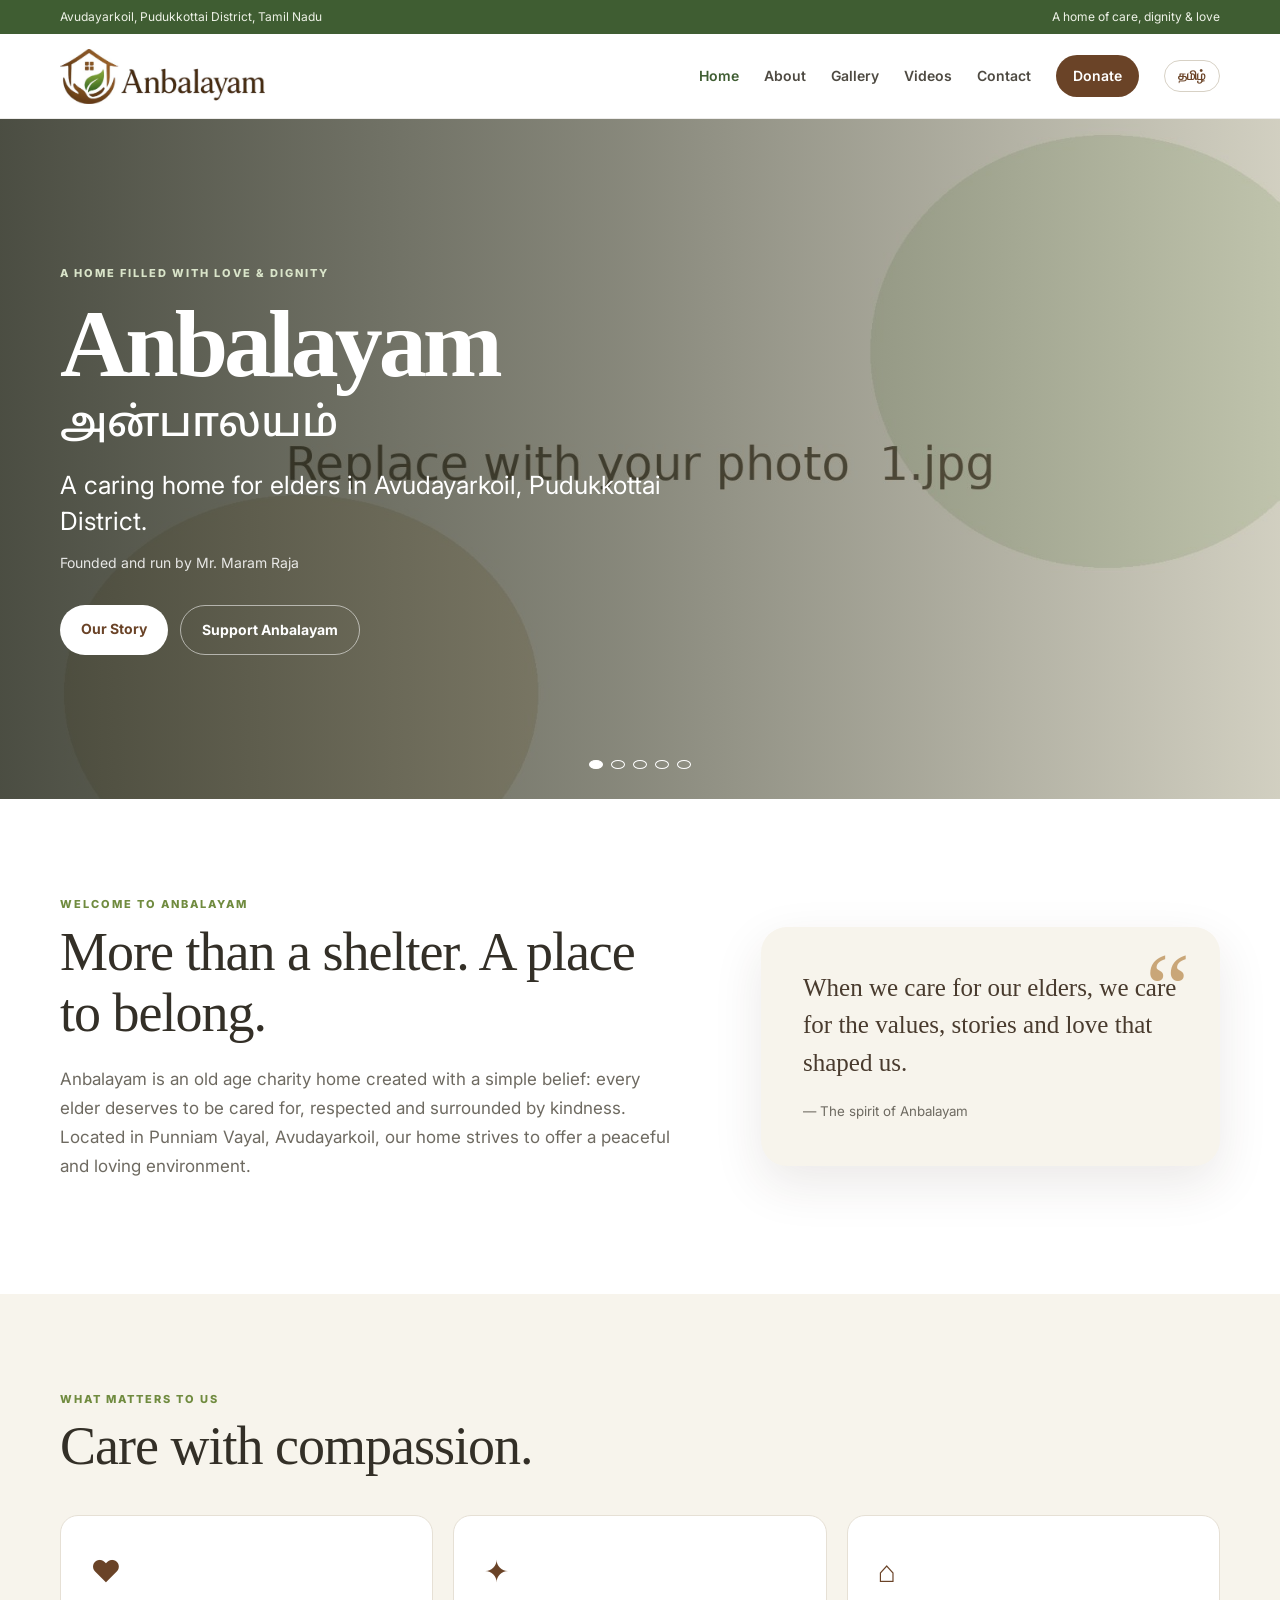
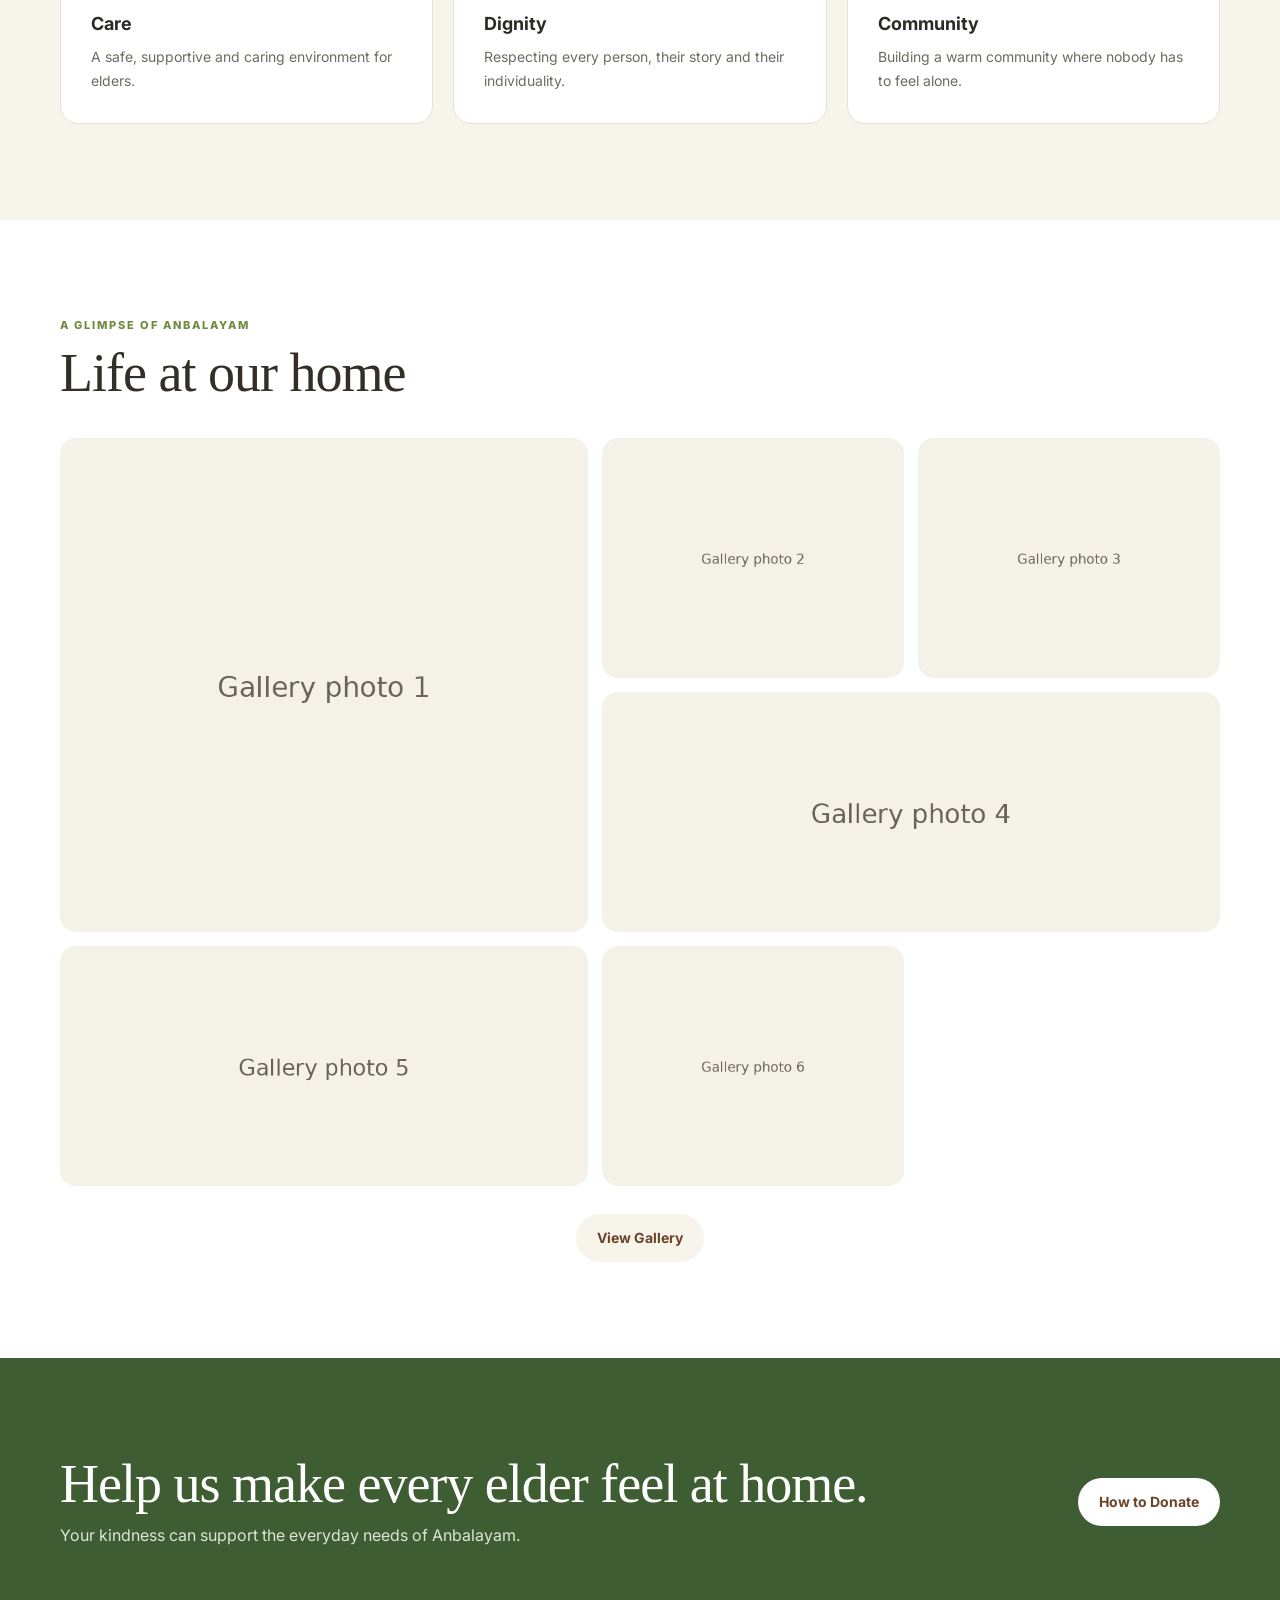
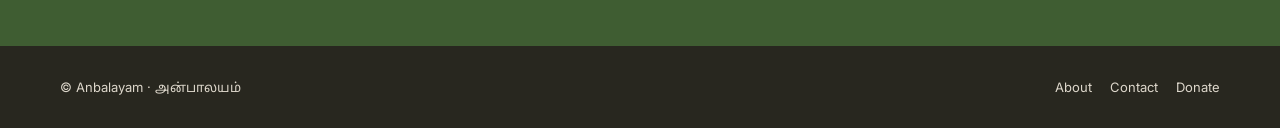
==== index.html @ 79ae65d6 "first commit" ====
<!doctype html><html lang="en"><head><meta charset="utf-8"><meta name="viewport" content="width=device-width,initial-scale=1"><meta name="description" content="Anbalayam – an old age charity home in Avudayarkoil, Pudukkottai District, Tamil Nadu."><title>Anbalayam | அன்பாலயம்</title><link rel="preconnect" href="https://fonts.googleapis.com"><link rel="preconnect" href="https://fonts.gstatic.com" crossorigin><link href="https://fonts.googleapis.com/css2?family=Inter:wght@400;500;600;700;800&family=Noto+Sans+Tamil:wght@400;500;600;700&display=swap" rel="stylesheet"><link rel="stylesheet" href="style.css"></head><body>
<div class="topbar"><div class="container"><span data-en="Avudayarkoil, Pudukkottai District, Tamil Nadu" data-ta="ஆவுடையார்கோயில், புதுக்கோட்டை மாவட்டம், தமிழ்நாடு">Avudayarkoil, Pudukkottai District, Tamil Nadu</span><span data-en="A home of care, dignity & love" data-ta="அன்பும் மரியாதையும் நிறைந்த இல்லம்">A home of care, dignity & love</span></div></div>
<header class="header"><nav class="nav container"><a href="index.html"><img class="logo" src="assets/logo.jpg" alt="Anbalayam logo"></a><button class="menu" aria-label="Menu">☰</button><div class="navlinks"><a class="active" href="index.html" data-en="Home" data-ta="முகப்பு">Home</a><a href="about.html" data-en="About" data-ta="எங்களைப் பற்றி">About</a><a href="gallery.html" data-en="Gallery" data-ta="படங்கள்">Gallery</a><a href="videos.html" data-en="Videos" data-ta="வீடியோக்கள்">Videos</a><a href="contact.html" data-en="Contact" data-ta="தொடர்பு">Contact</a><a class="pill" href="donate.html" data-en="Donate" data-ta="நன்கொடை">Donate</a><button class="lang">தமிழ்</button></div></nav></header>
<main>
<section class="hero"><div class="slides"><div class="slide" style="background-image:url('assets/1.jpg')"></div><div class="slide" style="background-image:url('assets/2.jpg')"></div><div class="slide" style="background-image:url('assets/3.jpg')"></div><div class="slide" style="background-image:url('assets/4.jpg')"></div><div class="slide" style="background-image:url('assets/5.jpg')"></div></div><div class="hero-content container"><div class="hero-copy"><div class="eyebrow" data-en="A home filled with love & dignity" data-ta="அன்பும் மரியாதையும் நிறைந்த இல்லம்">A home filled with love & dignity</div><h1>Anbalayam<span>அன்பாலயம்</span></h1><p class="hero-lead" data-en="A caring home for elders in Avudayarkoil, Pudukkottai District." data-ta="புதுக்கோட்டை மாவட்டம், ஆவுடையார்கோயிலில் முதியவர்களுக்கான அன்பும் அரவணைப்பும் நிறைந்த இல்லம்.">A caring home for elders in Avudayarkoil, Pudukkottai District.</p><div class="hero-meta" data-en="Founded and run by Mr. Maram Raja" data-ta="திரு. மரம் ராஜா அவர்களால் நிறுவப்பட்டு நடத்தப்படுகிறது.">Founded and run by Mr. Maram Raja</div><div class="actions"><a class="btn btn-primary" href="about.html" data-en="Our Story" data-ta="எங்கள் கதை">Our Story</a><a class="btn btn-outline" href="donate.html" data-en="Support Anbalayam" data-ta="அன்பாலயத்தை ஆதரிக்க">Support Anbalayam</a></div></div></div><div class="dots"><button class="dot" aria-label="Slide 1"></button><button class="dot" aria-label="Slide 2"></button><button class="dot" aria-label="Slide 3"></button><button class="dot" aria-label="Slide 4"></button><button class="dot" aria-label="Slide 5"></button></div></section>
<section class="section"><div class="container story"><div><p class="section-label" data-en="Welcome to Anbalayam" data-ta="அன்பாலயத்திற்கு வரவேற்கிறோம்">Welcome to Anbalayam</p><h2 data-en="More than a shelter. A place to belong." data-ta="ஒரு தங்குமிடம் மட்டுமல்ல. சொந்தமான ஓர் இல்லம்.">More than a shelter. A place to belong.</h2><p class="intro" data-en="Anbalayam is an old age charity home created with a simple belief: every elder deserves to be cared for, respected and surrounded by kindness. Located in Punniam Vayal, Avudayarkoil, our home strives to offer a peaceful and loving environment." data-ta="ஒவ்வொரு முதியவரும் அன்புடனும் மரியாதையுடனும் பராமரிக்கப்படவும், அன்பான மனிதர்களால் சூழப்பட்டு வாழவும் தகுதியுடையவர் என்ற எளிய நம்பிக்கையுடன் அன்பாலயம் உருவாக்கப்பட்டது. ஆவுடையார்கோயில், புன்னியம் வயலில் அமைந்துள்ள எங்கள் இல்லம் அமைதியான மற்றும் அன்பான சூழலை வழங்க பாடுபடுகிறது.">Anbalayam is an old age charity home created with a simple belief: every elder deserves to be cared for, respected and surrounded by kindness. Located in Punniam Vayal, Avudayarkoil, our home strives to offer a peaceful and loving environment.</p></div><div class="story-card"><p data-en="When we care for our elders, we care for the values, stories and love that shaped us." data-ta="நம் முதியவர்களைப் பராமரிப்பது என்பது நம்மை உருவாக்கிய மதிப்புகள், வாழ்க்கைக் கதைகள் மற்றும் அன்பை மதிப்பதாகும்.">When we care for our elders, we care for the values, stories and love that shaped us.</p><small data-en="— The spirit of Anbalayam" data-ta="— அன்பாலயத்தின் நோக்கம்">— The spirit of Anbalayam</small></div></div></section>
<section class="section values"><div class="container"><p class="section-label" data-en="What matters to us" data-ta="எங்களுக்கு முக்கியமானவை">What matters to us</p><h2 data-en="Care with compassion." data-ta="கருணையுடன் கூடிய பராமரிப்பு.">Care with compassion.</h2><div class="value-grid"><article class="value"><div class="icon">♥</div><h3 data-en="Care" data-ta="அக்கறை">Care</h3><p data-en="A safe, supportive and caring environment for elders." data-ta="முதியவர்களுக்கு பாதுகாப்பான, ஆதரவான மற்றும் அன்பான சூழல்.">A safe, supportive and caring environment for elders.</p></article><article class="value"><div class="icon">✦</div><h3 data-en="Dignity" data-ta="மரியாதை">Dignity</h3><p data-en="Respecting every person, their story and their individuality." data-ta="ஒவ்வொருவரின் வாழ்க்கைப் பயணத்தையும் தனித்தன்மையையும் மதிப்பது.">Respecting every person, their story and their individuality.</p></article><article class="value"><div class="icon">⌂</div><h3 data-en="Community" data-ta="சமூகம்">Community</h3><p data-en="Building a warm community where nobody has to feel alone." data-ta="யாரும் தனிமையாக உணராத அன்பான சமூகத்தை உருவாக்குதல்.">Building a warm community where nobody has to feel alone.</p></article></div></div></section>
<section class="section"><div class="container"><p class="section-label" data-en="A glimpse of Anbalayam" data-ta="அன்பாலயத்தின் ஒரு பார்வை">A glimpse of Anbalayam</p><h2 data-en="Life at our home" data-ta="எங்கள் இல்லத்தின் வாழ்க்கை">Life at our home</h2><div class="gallery"><img src="assets/gallery1.jpg" alt="Anbalayam photo 1"><img src="assets/gallery2.jpg" alt="Anbalayam photo 2"><img src="assets/gallery3.jpg" alt="Anbalayam photo 3"><img src="assets/gallery4.jpg" alt="Anbalayam photo 4"><img src="assets/gallery5.jpg" alt="Anbalayam photo 5"><img src="assets/gallery6.jpg" alt="Anbalayam photo 6"></div><div class="more"><a class="btn" style="background:var(--cream);color:var(--brown)" href="gallery.html" data-en="View Gallery" data-ta="அனைத்து படங்களையும் பார்க்க">View Gallery</a></div></div></section>
<section class="section band"><div class="container"><div><h2 data-en="Help us make every elder feel at home." data-ta="ஒவ்வொரு முதியவரும் இல்லம் போன்ற அன்பை உணர உதவுங்கள்.">Help us make every elder feel at home.</h2><p data-en="Your kindness can support the everyday needs of Anbalayam." data-ta="உங்கள் அன்பும் ஆதரவும் அன்பாலயத்தின் அன்றாட தேவைகளுக்கு உதவலாம்.">Your kindness can support the everyday needs of Anbalayam.</p></div><a class="btn btn-primary" href="donate.html" data-en="How to Donate" data-ta="நன்கொடை வழங்குவது எப்படி">How to Donate</a></div></section>
</main><footer><div class="container footer-grid"><div>© Anbalayam · அன்பாலயம்</div><div><a href="about.html" data-en="About" data-ta="எங்களைப் பற்றி">About</a><a href="contact.html" data-en="Contact" data-ta="தொடர்பு">Contact</a><a href="donate.html" data-en="Donate" data-ta="நன்கொடை">Donate</a></div></div></footer><script src="script.js"></script></body></html>
---- style.css ----
:root{--brown:#6a4327;--brown2:#8b5d36;--green:#708b3f;--green2:#3f5d32;--cream:#f7f4ec;--ink:#2d2a24;--muted:#6e6a61;--line:#e6e0d5;--white:#fff;--shadow:0 18px 50px rgba(56,43,26,.10)}*{box-sizing:border-box}html{scroll-behavior:smooth}body{margin:0;color:var(--ink);font-family:Inter,"Noto Sans Tamil",sans-serif;line-height:1.7;background:#fff}img{max-width:100%;display:block}.container{width:min(1160px,calc(100% - 40px));margin:auto}.topbar{background:var(--green2);color:#eef2e7;font-size:12px}.topbar .container{display:flex;justify-content:space-between;padding:7px 0}.header{position:sticky;top:0;z-index:50;background:rgba(255,255,255,.96);backdrop-filter:blur(12px);border-bottom:1px solid rgba(80,70,50,.10)}.nav{min-height:84px;display:flex;align-items:center;gap:28px}.logo{width:205px;height:auto}.navlinks{margin-left:auto;display:flex;align-items:center;gap:25px}.navlinks a{text-decoration:none;color:#4e4a42;font-size:14px;font-weight:600}.navlinks a:hover,.navlinks a.active{color:var(--green2)}.pill{padding:9px 17px;border-radius:24px;background:var(--brown);color:white!important}.lang{border:1px solid #d7d1c5;background:#fff;color:var(--brown);border-radius:22px;padding:7px 13px;font-weight:700;cursor:pointer}.menu{display:none;border:0;background:none;font-size:26px}.hero{position:relative;min-height:680px;overflow:hidden;background:#3d4b31}.slides,.slide{position:absolute;inset:0}.slide{opacity:0;transition:opacity 1s ease;background-size:cover;background-position:center}.slide.active{opacity:1}.slide:after{content:"";position:absolute;inset:0;background:linear-gradient(90deg,rgba(25,29,19,.76) 0%,rgba(25,29,19,.48) 48%,rgba(25,29,19,.12) 100%)}.hero-content{position:relative;z-index:2;min-height:680px;display:flex;align-items:center}.hero-copy{max-width:720px;color:white;padding:70px 0}.eyebrow,.section-label{letter-spacing:2px;text-transform:uppercase;font-size:11px;font-weight:800}.eyebrow{color:#d9e4c9}.hero h1{font-family:Georgia,serif;font-size:clamp(56px,8vw,96px);line-height:.95;margin:16px 0 22px;letter-spacing:-4px}.hero h1 span{display:block;font-family:"Noto Sans Tamil";font-size:.43em;letter-spacing:0;margin-top:16px;font-weight:500}.hero-lead{font-size:clamp(18px,2.2vw,25px);line-height:1.45;max-width:650px;margin:0 0 12px}.hero-meta{font-size:14px;opacity:.86}.actions{display:flex;gap:12px;margin-top:30px}.btn{display:inline-block;text-decoration:none;padding:12px 21px;border-radius:28px;font-weight:700;font-size:14px}.btn-primary{background:white;color:var(--brown)}.btn-outline{border:1px solid rgba(255,255,255,.55);color:white}.dots{position:absolute;z-index:3;bottom:30px;left:50%;transform:translateX(-50%);display:flex;gap:8px}.dot{width:9px;height:9px;border-radius:50%;border:1px solid white;background:transparent;cursor:pointer}.dot.active{background:white}.section{padding:96px 0}.section-label{color:var(--green);margin:0 0 8px}.section h2{font:500 clamp(34px,4.5vw,54px)/1.12 Georgia,serif;color:#332f27;margin:0 0 22px;letter-spacing:-1px}.intro{max-width:730px;color:var(--muted);font-size:17px}.story{display:grid;grid-template-columns:1.15fr .85fr;gap:80px;align-items:center}.story-card{background:var(--cream);padding:42px;border-radius:26px;box-shadow:var(--shadow);position:relative}.story-card:before{content:"“";font:100px/1 Georgia,serif;color:#c9a678;position:absolute;top:12px;right:30px}.story-card p{font:25px/1.5 Georgia,serif;color:#493b2e;margin:0 0 16px}.story-card small{color:var(--muted)}.values{background:var(--cream)}.value-grid{display:grid;grid-template-columns:repeat(3,1fr);gap:20px;margin-top:38px}.value{background:white;padding:30px;border:1px solid var(--line);border-radius:18px}.icon{font-size:30px;color:var(--brown)}.value h3{margin:12px 0 6px;font-size:18px}.value p{color:var(--muted);font-size:14px;margin:0}.band{background:var(--green2);color:white}.band .container{display:flex;align-items:center;justify-content:space-between;gap:30px}.band h2{color:white;margin-bottom:8px}.band p{margin:0;color:#dce5d5}.band .btn-primary{white-space:nowrap}.gallery{display:grid;grid-template-columns:1.4fr .8fr .8fr;grid-auto-rows:240px;gap:14px;margin-top:35px}.gallery img{width:100%;height:100%;object-fit:cover;border-radius:16px}.gallery img:first-child{grid-row:span 2}.gallery img:nth-child(4){grid-column:2/4}.more{text-align:center;margin-top:28px}.video-grid{display:grid;grid-template-columns:repeat(3,1fr);gap:20px;margin-top:36px}.video{overflow:hidden;border-radius:16px;background:#111;box-shadow:var(--shadow)}.video iframe{display:block;width:100%;aspect-ratio:16/9;border:0}.page-hero{background:var(--cream);padding:75px 0}.page-hero h1{font:500 clamp(44px,6vw,68px)/1.1 Georgia,serif;margin:0 0 12px}.page-hero p{color:var(--muted);max-width:720px}.gallery-page{display:grid;grid-template-columns:repeat(3,1fr);gap:18px}.gallery-page img{width:100%;aspect-ratio:4/3;object-fit:cover;border-radius:16px}.donate{background:linear-gradient(135deg,#f7f2e8,#e8efe0)}.donate-box{display:grid;grid-template-columns:1.2fr .8fr;gap:60px;align-items:center}.donate-placeholder{min-height:300px;border:2px dashed #9cae8d;border-radius:22px;background:rgba(255,255,255,.6);display:grid;place-items:center;text-align:center;padding:30px;color:var(--green2)}.donate-placeholder strong{font-size:25px;display:block}.contact{display:grid;grid-template-columns:1fr 1fr;gap:40px}.contact-card{padding:32px;border:1px solid var(--line);border-radius:18px}.contact-card h3{margin-top:0}.address{font-size:18px}.map{width:100%;height:400px;border:0;border-radius:18px;margin-top:25px}.small-note{font-size:13px;color:var(--muted)}footer{background:#28271f;color:#ddd7cb;padding:30px 0;font-size:13px}.footer-grid{display:flex;justify-content:space-between;gap:25px}.footer-grid a{color:#ddd7cb;text-decoration:none;margin-left:18px}@media(max-width:850px){.topbar{display:none}.nav{min-height:72px}.logo{width:170px}.navlinks{display:none}.menu{display:block;margin-left:auto}.nav.open .navlinks{display:flex;position:absolute;top:72px;left:0;right:0;background:#fff;padding:18px 20px;flex-direction:column;align-items:flex-start;box-shadow:0 15px 30px rgba(0,0,0,.08)}.hero,.hero-content{min-height:600px}.story,.donate-box,.contact{grid-template-columns:1fr;gap:35px}.value-grid,.video-grid,.gallery-page{grid-template-columns:1fr}.gallery{grid-template-columns:1fr 1fr;grid-auto-rows:190px}.gallery img:first-child{grid-row:span 1}.gallery img:nth-child(4){grid-column:auto}.band .container{display:block}.band .btn{margin-top:22px}.footer-grid{display:block}.footer-grid div+div{margin-top:12px}.footer-grid a{margin:0 18px 0 0}.container{width:min(100% - 28px,1160px)}}
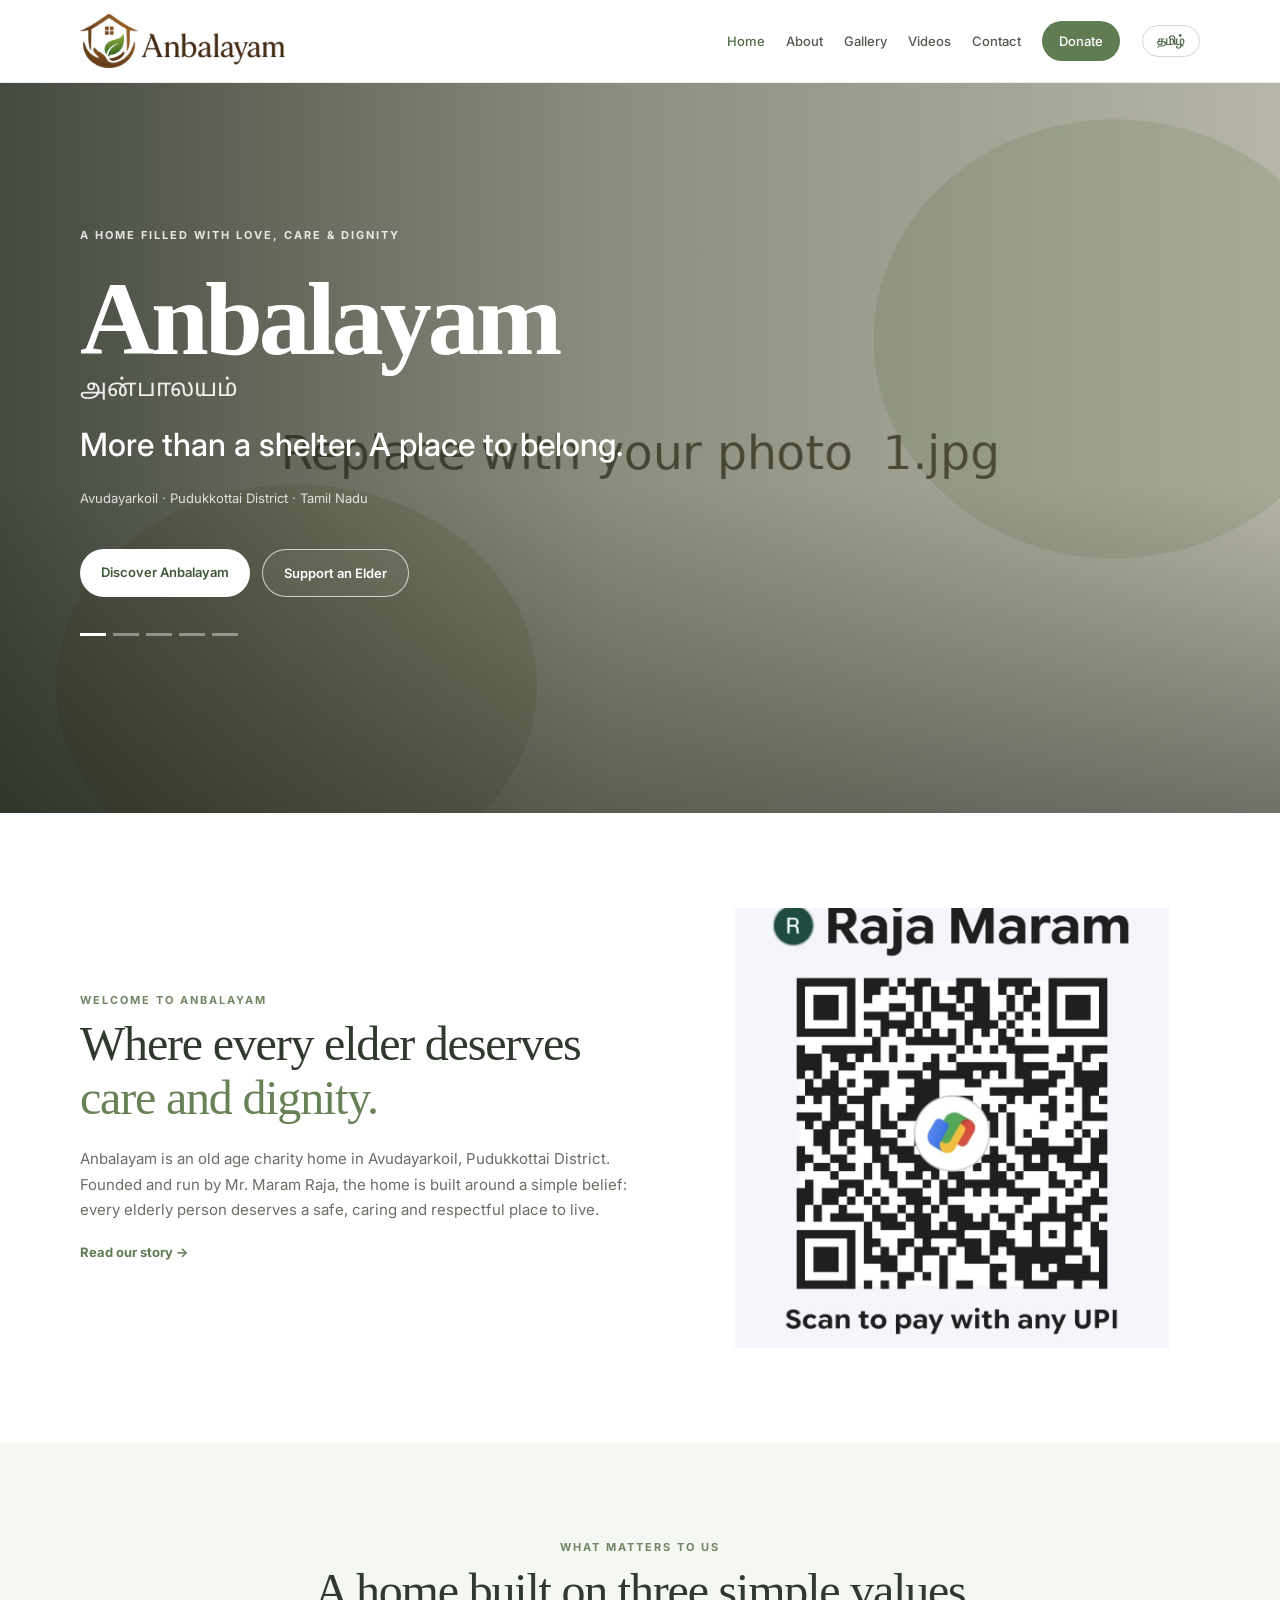
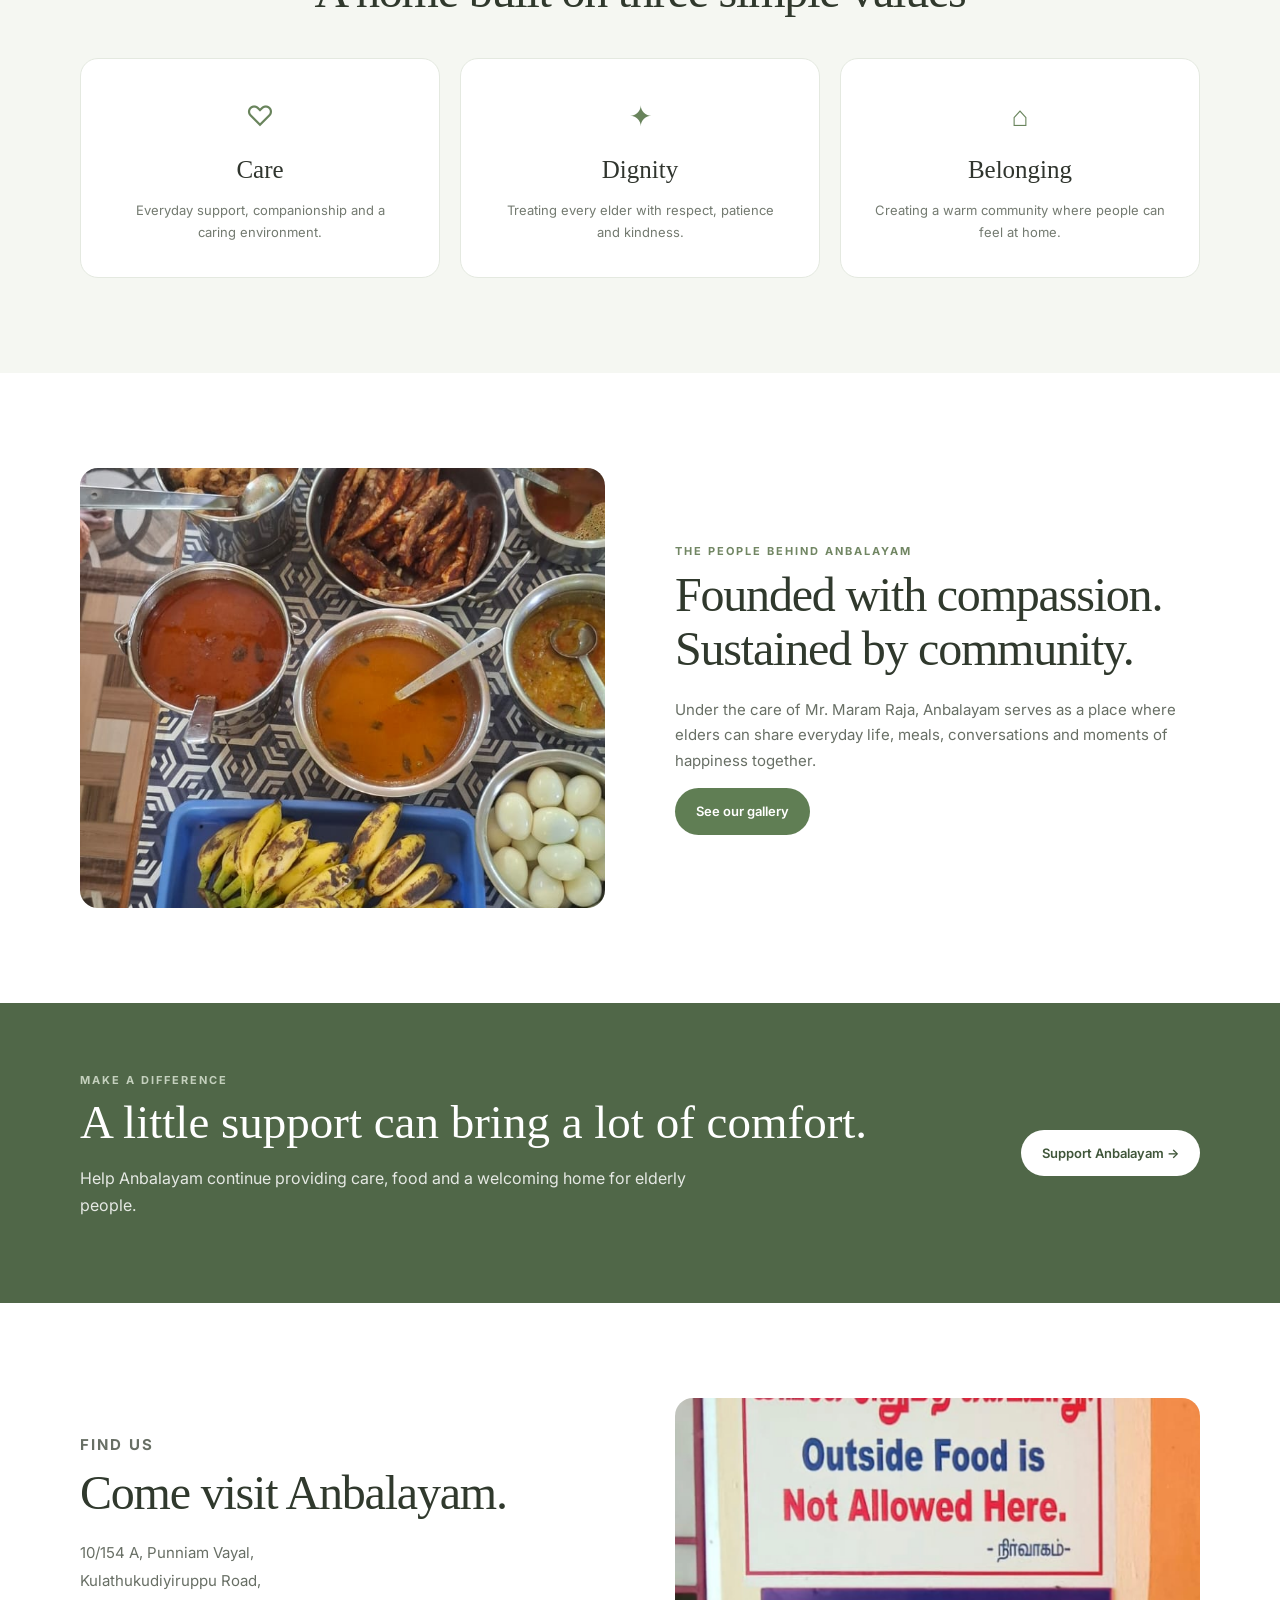
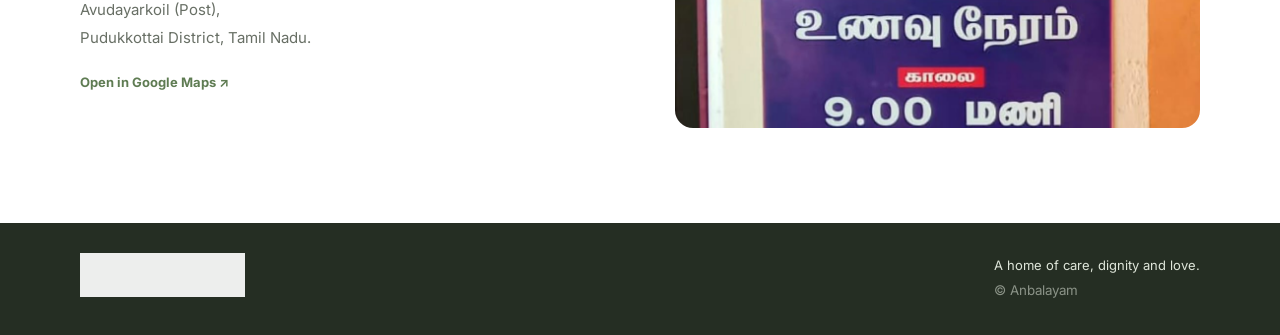
==== commit 9b0c3002: "first commit" ====
--- a/index.html
+++ b/index.html
@@ -1,10 +1,105 @@
-<!doctype html><html lang="en"><head><meta charset="utf-8"><meta name="viewport" content="width=device-width,initial-scale=1"><meta name="description" content="Anbalayam – an old age charity home in Avudayarkoil, Pudukkottai District, Tamil Nadu."><title>Anbalayam | அன்பாலயம்</title><link rel="preconnect" href="https://fonts.googleapis.com"><link rel="preconnect" href="https://fonts.gstatic.com" crossorigin><link href="https://fonts.googleapis.com/css2?family=Inter:wght@400;500;600;700;800&family=Noto+Sans+Tamil:wght@400;500;600;700&display=swap" rel="stylesheet"><link rel="stylesheet" href="style.css"></head><body>
-<div class="topbar"><div class="container"><span data-en="Avudayarkoil, Pudukkottai District, Tamil Nadu" data-ta="ஆவுடையார்கோயில், புதுக்கோட்டை மாவட்டம், தமிழ்நாடு">Avudayarkoil, Pudukkottai District, Tamil Nadu</span><span data-en="A home of care, dignity & love" data-ta="அன்பும் மரியாதையும் நிறைந்த இல்லம்">A home of care, dignity & love</span></div></div>
-<header class="header"><nav class="nav container"><a href="index.html"><img class="logo" src="assets/logo.jpg" alt="Anbalayam logo"></a><button class="menu" aria-label="Menu">☰</button><div class="navlinks"><a class="active" href="index.html" data-en="Home" data-ta="முகப்பு">Home</a><a href="about.html" data-en="About" data-ta="எங்களைப் பற்றி">About</a><a href="gallery.html" data-en="Gallery" data-ta="படங்கள்">Gallery</a><a href="videos.html" data-en="Videos" data-ta="வீடியோக்கள்">Videos</a><a href="contact.html" data-en="Contact" data-ta="தொடர்பு">Contact</a><a class="pill" href="donate.html" data-en="Donate" data-ta="நன்கொடை">Donate</a><button class="lang">தமிழ்</button></div></nav></header>
+<!DOCTYPE html>
+<html lang="en">
+<head>
+<meta charset="UTF-8">
+<meta name="viewport" content="width=device-width, initial-scale=1.0">
+<meta name="description" content="Anbalayam – an old age charity home in Avudayarkoil, Pudukkottai District, founded and run by Mr. Maram Raja.">
+<title>Anbalayam | அன்பாலயம்</title>
+<link rel="preconnect" href="https://fonts.googleapis.com">
+<link rel="preconnect" href="https://fonts.gstatic.com" crossorigin>
+<link href="https://fonts.googleapis.com/css2?family=Inter:wght@400;500;600;700&family=Noto+Sans+Tamil:wght@400;500;600;700&display=swap" rel="stylesheet">
+<link rel="stylesheet" href="style.css">
+</head>
+<body>
+<header class="site-header">
+<nav class="nav container">
+<a class="brand" href="index.html"><img src="assets/logo.jpg" alt="Anbalayam logo"></a>
+<div class="nav-links">
+<a class="active" href="index.html" data-en="Home" data-ta="முகப்பு">Home</a>
+<a href="about.html" data-en="About" data-ta="எங்களைப் பற்றி">About</a>
+<a href="gallery.html" data-en="Gallery" data-ta="படங்கள்">Gallery</a>
+<a href="videos.html" data-en="Videos" data-ta="வீடியோக்கள்">Videos</a>
+<a href="contact.html" data-en="Contact" data-ta="தொடர்பு">Contact</a>
+<a class="donate-mini" href="donate.html" data-en="Donate" data-ta="நன்கொடை">Donate</a>
+</div>
+<button id="languageToggle" class="language-toggle" type="button">தமிழ்</button>
+<button class="menu-toggle" type="button" aria-label="Menu">☰</button>
+</nav>
+</header>
+
 <main>
-<section class="hero"><div class="slides"><div class="slide" style="background-image:url('assets/1.jpg')"></div><div class="slide" style="background-image:url('assets/2.jpg')"></div><div class="slide" style="background-image:url('assets/3.jpg')"></div><div class="slide" style="background-image:url('assets/4.jpg')"></div><div class="slide" style="background-image:url('assets/5.jpg')"></div></div><div class="hero-content container"><div class="hero-copy"><div class="eyebrow" data-en="A home filled with love & dignity" data-ta="அன்பும் மரியாதையும் நிறைந்த இல்லம்">A home filled with love & dignity</div><h1>Anbalayam<span>அன்பாலயம்</span></h1><p class="hero-lead" data-en="A caring home for elders in Avudayarkoil, Pudukkottai District." data-ta="புதுக்கோட்டை மாவட்டம், ஆவுடையார்கோயிலில் முதியவர்களுக்கான அன்பும் அரவணைப்பும் நிறைந்த இல்லம்.">A caring home for elders in Avudayarkoil, Pudukkottai District.</p><div class="hero-meta" data-en="Founded and run by Mr. Maram Raja" data-ta="திரு. மரம் ராஜா அவர்களால் நிறுவப்பட்டு நடத்தப்படுகிறது.">Founded and run by Mr. Maram Raja</div><div class="actions"><a class="btn btn-primary" href="about.html" data-en="Our Story" data-ta="எங்கள் கதை">Our Story</a><a class="btn btn-outline" href="donate.html" data-en="Support Anbalayam" data-ta="அன்பாலயத்தை ஆதரிக்க">Support Anbalayam</a></div></div></div><div class="dots"><button class="dot" aria-label="Slide 1"></button><button class="dot" aria-label="Slide 2"></button><button class="dot" aria-label="Slide 3"></button><button class="dot" aria-label="Slide 4"></button><button class="dot" aria-label="Slide 5"></button></div></section>
-<section class="section"><div class="container story"><div><p class="section-label" data-en="Welcome to Anbalayam" data-ta="அன்பாலயத்திற்கு வரவேற்கிறோம்">Welcome to Anbalayam</p><h2 data-en="More than a shelter. A place to belong." data-ta="ஒரு தங்குமிடம் மட்டுமல்ல. சொந்தமான ஓர் இல்லம்.">More than a shelter. A place to belong.</h2><p class="intro" data-en="Anbalayam is an old age charity home created with a simple belief: every elder deserves to be cared for, respected and surrounded by kindness. Located in Punniam Vayal, Avudayarkoil, our home strives to offer a peaceful and loving environment." data-ta="ஒவ்வொரு முதியவரும் அன்புடனும் மரியாதையுடனும் பராமரிக்கப்படவும், அன்பான மனிதர்களால் சூழப்பட்டு வாழவும் தகுதியுடையவர் என்ற எளிய நம்பிக்கையுடன் அன்பாலயம் உருவாக்கப்பட்டது. ஆவுடையார்கோயில், புன்னியம் வயலில் அமைந்துள்ள எங்கள் இல்லம் அமைதியான மற்றும் அன்பான சூழலை வழங்க பாடுபடுகிறது.">Anbalayam is an old age charity home created with a simple belief: every elder deserves to be cared for, respected and surrounded by kindness. Located in Punniam Vayal, Avudayarkoil, our home strives to offer a peaceful and loving environment.</p></div><div class="story-card"><p data-en="When we care for our elders, we care for the values, stories and love that shaped us." data-ta="நம் முதியவர்களைப் பராமரிப்பது என்பது நம்மை உருவாக்கிய மதிப்புகள், வாழ்க்கைக் கதைகள் மற்றும் அன்பை மதிப்பதாகும்.">When we care for our elders, we care for the values, stories and love that shaped us.</p><small data-en="— The spirit of Anbalayam" data-ta="— அன்பாலயத்தின் நோக்கம்">— The spirit of Anbalayam</small></div></div></section>
-<section class="section values"><div class="container"><p class="section-label" data-en="What matters to us" data-ta="எங்களுக்கு முக்கியமானவை">What matters to us</p><h2 data-en="Care with compassion." data-ta="கருணையுடன் கூடிய பராமரிப்பு.">Care with compassion.</h2><div class="value-grid"><article class="value"><div class="icon">♥</div><h3 data-en="Care" data-ta="அக்கறை">Care</h3><p data-en="A safe, supportive and caring environment for elders." data-ta="முதியவர்களுக்கு பாதுகாப்பான, ஆதரவான மற்றும் அன்பான சூழல்.">A safe, supportive and caring environment for elders.</p></article><article class="value"><div class="icon">✦</div><h3 data-en="Dignity" data-ta="மரியாதை">Dignity</h3><p data-en="Respecting every person, their story and their individuality." data-ta="ஒவ்வொருவரின் வாழ்க்கைப் பயணத்தையும் தனித்தன்மையையும் மதிப்பது.">Respecting every person, their story and their individuality.</p></article><article class="value"><div class="icon">⌂</div><h3 data-en="Community" data-ta="சமூகம்">Community</h3><p data-en="Building a warm community where nobody has to feel alone." data-ta="யாரும் தனிமையாக உணராத அன்பான சமூகத்தை உருவாக்குதல்.">Building a warm community where nobody has to feel alone.</p></article></div></div></section>
-<section class="section"><div class="container"><p class="section-label" data-en="A glimpse of Anbalayam" data-ta="அன்பாலயத்தின் ஒரு பார்வை">A glimpse of Anbalayam</p><h2 data-en="Life at our home" data-ta="எங்கள் இல்லத்தின் வாழ்க்கை">Life at our home</h2><div class="gallery"><img src="assets/gallery1.jpg" alt="Anbalayam photo 1"><img src="assets/gallery2.jpg" alt="Anbalayam photo 2"><img src="assets/gallery3.jpg" alt="Anbalayam photo 3"><img src="assets/gallery4.jpg" alt="Anbalayam photo 4"><img src="assets/gallery5.jpg" alt="Anbalayam photo 5"><img src="assets/gallery6.jpg" alt="Anbalayam photo 6"></div><div class="more"><a class="btn" style="background:var(--cream);color:var(--brown)" href="gallery.html" data-en="View Gallery" data-ta="அனைத்து படங்களையும் பார்க்க">View Gallery</a></div></div></section>
-<section class="section band"><div class="container"><div><h2 data-en="Help us make every elder feel at home." data-ta="ஒவ்வொரு முதியவரும் இல்லம் போன்ற அன்பை உணர உதவுங்கள்.">Help us make every elder feel at home.</h2><p data-en="Your kindness can support the everyday needs of Anbalayam." data-ta="உங்கள் அன்பும் ஆதரவும் அன்பாலயத்தின் அன்றாட தேவைகளுக்கு உதவலாம்.">Your kindness can support the everyday needs of Anbalayam.</p></div><a class="btn btn-primary" href="donate.html" data-en="How to Donate" data-ta="நன்கொடை வழங்குவது எப்படி">How to Donate</a></div></section>
-</main><footer><div class="container footer-grid"><div>© Anbalayam · அன்பாலயம்</div><div><a href="about.html" data-en="About" data-ta="எங்களைப் பற்றி">About</a><a href="contact.html" data-en="Contact" data-ta="தொடர்பு">Contact</a><a href="donate.html" data-en="Donate" data-ta="நன்கொடை">Donate</a></div></div></footer><script src="script.js"></script></body></html>
+<section class="hero">
+<div class="hero-slides">
+<img class="hero-slide active" src="assets/1.jpg" alt="Life at Anbalayam">
+<img class="hero-slide" src="assets/2.jpg" alt="Residents of Anbalayam">
+<img class="hero-slide" src="assets/3.jpg" alt="Anbalayam community">
+<img class="hero-slide" src="assets/4.jpg" alt="Anbalayam residents together">
+<img class="hero-slide" src="assets/5.jpg" alt="Anbalayam family">
+</div>
+<div class="hero-shade"></div>
+<div class="hero-content container">
+<p class="eyebrow" data-en="A home filled with love, care & dignity" data-ta="அன்பும் அரவணைப்பும் மரியாதையும் நிறைந்த இல்லம்">A home filled with love, care & dignity</p>
+<h1>Anbalayam</h1>
+<p class="hero-tamil">அன்பாலயம்</p>
+<p class="hero-subtitle" data-en="More than a shelter. A place to belong." data-ta="ஒரு தங்குமிடம் மட்டுமல்ல. சொந்தம் கொண்டாடும் ஒரு இல்லம்.">More than a shelter. A place to belong.</p>
+<p class="hero-location" data-en="Avudayarkoil · Pudukkottai District · Tamil Nadu" data-ta="ஆவுடையார்கோயில் · புதுக்கோட்டை மாவட்டம் · தமிழ்நாடு">Avudayarkoil · Pudukkottai District · Tamil Nadu</p>
+<div class="hero-actions">
+<a class="btn btn-primary" href="about.html" data-en="Discover Anbalayam" data-ta="அன்பாலயத்தை அறிய">Discover Anbalayam</a>
+<a class="btn btn-outline" href="donate.html" data-en="Support an Elder" data-ta="ஒரு முதியவரை ஆதரிக்க">Support an Elder</a>
+</div>
+<div class="slide-dots" aria-label="Slideshow navigation">
+<button class="dot active" data-slide="0"></button><button class="dot" data-slide="1"></button>
+<button class="dot" data-slide="2"></button><button class="dot" data-slide="3"></button><button class="dot" data-slide="4"></button>
+</div>
+</div>
+</section>
+
+<section class="welcome section">
+<div class="container welcome-grid">
+<div class="welcome-copy">
+<p class="section-label" data-en="Welcome to Anbalayam" data-ta="அன்பாலயத்திற்கு வரவேற்கிறோம்">Welcome to Anbalayam</p>
+<h2>Where every elder deserves <em>care and dignity.</em></h2>
+<p data-en="Anbalayam is an old age charity home in Avudayarkoil, Pudukkottai District. Founded and run by Mr. Maram Raja, the home is built around a simple belief: every elderly person deserves a safe, caring and respectful place to live." data-ta="அன்பாலயம் புதுக்கோட்டை மாவட்டம், ஆவுடையார்கோயிலில் அமைந்துள்ள முதியோர் அறப்பணியகம். திரு. மரம் ராஜா அவர்களால் நிறுவப்பட்டு நடத்தப்படும் இந்த இல்லம், ஒவ்வொரு முதியவருக்கும் பாதுகாப்பான, அன்பான மற்றும் மரியாதையான வாழ்க்கைச் சூழல் கிடைக்க வேண்டும் என்ற எளிய நம்பிக்கையை அடிப்படையாகக் கொண்டது.">Anbalayam is an old age charity home in Avudayarkoil, Pudukkottai District. Founded and run by Mr. Maram Raja, the home is built around a simple belief: every elderly person deserves a safe, caring and respectful place to live.</p>
+<a class="text-link" href="about.html" data-en="Read our story →" data-ta="எங்கள் கதையைப் படிக்க →">Read our story →</a>
+</div>
+<div class="welcome-photo"><img src="assets/gallery-home-1.jpg" alt="Anbalayam home"></div>
+</div>
+</section>
+
+<section class="values section soft">
+<div class="container">
+<div class="center-heading"><p class="section-label" data-en="What matters to us" data-ta="எங்களுக்கு முக்கியமானவை">What matters to us</p><h2 data-en="A home built on three simple values" data-ta="மூன்று எளிய மதிப்புகளின் அடிப்படையில் உருவான இல்லம்">A home built on three simple values</h2></div>
+<div class="value-grid">
+<article><span>♡</span><h3 data-en="Care" data-ta="அன்பும் பராமரிப்பும்">Care</h3><p data-en="Everyday support, companionship and a caring environment." data-ta="தினசரி உதவி, தோழமை மற்றும் அக்கறையுள்ள சூழல்.">Everyday support, companionship and a caring environment.</p></article>
+<article><span>✦</span><h3 data-en="Dignity" data-ta="மரியாதை">Dignity</h3><p data-en="Treating every elder with respect, patience and kindness." data-ta="ஒவ்வொரு முதியவரையும் மரியாதை, பொறுமை மற்றும் அன்புடன் நடத்துதல்.">Treating every elder with respect, patience and kindness.</p></article>
+<article><span>⌂</span><h3 data-en="Belonging" data-ta="சொந்த உணர்வு">Belonging</h3><p data-en="Creating a warm community where people can feel at home." data-ta="ஒவ்வொருவரும் இல்லத்தில் இருப்பது போன்ற உணர்வை பெறும் அன்பான சமூகத்தை உருவாக்குதல்.">Creating a warm community where people can feel at home.</p></article>
+</div>
+</div>
+</section>
+
+<section class="section story-strip">
+<div class="container story-grid">
+<div><img src="assets/gallery-group-1.jpg" alt="Anbalayam residents"></div>
+<div><p class="section-label" data-en="The people behind Anbalayam" data-ta="அன்பாலயத்தின் பின்னால் உள்ளவர்கள்">The people behind Anbalayam</p><h2 data-en="Founded with compassion. Sustained by community." data-ta="கருணையால் தொடங்கப்பட்டது. சமூகத்தின் ஆதரவால் தொடர்கிறது.">Founded with compassion. Sustained by community.</h2><p data-en="Under the care of Mr. Maram Raja, Anbalayam serves as a place where elders can share everyday life, meals, conversations and moments of happiness together." data-ta="திரு. மரம் ராஜா அவர்களின் வழிகாட்டுதலிலும் அக்கறையிலும், முதியவர்கள் அன்றாட வாழ்க்கை, உணவு, உரையாடல்கள் மற்றும் மகிழ்ச்சியான தருணங்களை ஒன்றாகப் பகிர்ந்து கொள்ளும் இல்லமாக அன்பாலயம் விளங்குகிறது.">Under the care of Mr. Maram Raja, Anbalayam serves as a place where elders can share everyday life, meals, conversations and moments of happiness together.</p><a class="btn btn-green" href="gallery.html" data-en="See our gallery" data-ta="படங்களைப் பார்க்க">See our gallery</a></div>
+</div>
+</section>
+
+<section class="support">
+<div class="container support-inner">
+<div><p class="section-label light" data-en="Make a difference" data-ta="ஒரு மாற்றத்தை உருவாக்குங்கள்">Make a difference</p><h2 data-en="A little support can bring a lot of comfort." data-ta="சிறிதளவு ஆதரவு கூட நிறைய நிம்மதியைத் தரும்.">A little support can bring a lot of comfort.</h2><p data-en="Help Anbalayam continue providing care, food and a welcoming home for elderly people." data-ta="முதியவர்களுக்கு அன்பு, உணவு மற்றும் வரவேற்பான இல்லச் சூழலை வழங்கும் அன்பாலயத்தின் பணியைத் தொடர உதவுங்கள்.">Help Anbalayam continue providing care, food and a welcoming home for elderly people.</p></div>
+<a class="btn btn-white" href="donate.html" data-en="Support Anbalayam →" data-ta="அன்பாலயத்தை ஆதரிக்க →">Support Anbalayam →</a>
+</div>
+</section>
+
+<section class="section visit">
+<div class="container visit-grid">
+<div><p class="section-label" data-en="Find us" data-ta="எங்களை அணுக">Find us</p><h2 data-en="Come visit Anbalayam." data-ta="அன்பாலயத்திற்கு வாருங்கள்.">Come visit Anbalayam.</h2><p>10/154 A, Punniam Vayal,<br>Kulathukudiyiruppu Road,<br>Avudayarkoil (Post),<br>Pudukkottai District, Tamil Nadu.</p><a class="text-link" target="_blank" rel="noopener" href="https://maps.app.goo.gl/n7pS8PvoaZk9ZAjm8" data-en="Open in Google Maps ↗" data-ta="Google Maps-ல் திறக்க ↗">Open in Google Maps ↗</a></div>
+<div class="visit-card"><img src="assets/gallery-home-2.jpg" alt="Anbalayam"></div>
+</div>
+</section>
+</main>
+
+<footer><div class="container footer-inner"><div><img src="assets/logo.jpg" alt="Anbalayam"></div><div><p data-en="A home of care, dignity and love." data-ta="அன்பும் மரியாதையும் நிறைந்த இல்லம்.">A home of care, dignity and love.</p><small>© Anbalayam</small></div></div></footer>
+<script src="script.js"></script>
+</body>
+</html>
--- a/style.css
+++ b/style.css
@@ -1 +1,3 @@
-:root{--brown:#6a4327;--brown2:#8b5d36;--green:#708b3f;--green2:#3f5d32;--cream:#f7f4ec;--ink:#2d2a24;--muted:#6e6a61;--line:#e6e0d5;--white:#fff;--shadow:0 18px 50px rgba(56,43,26,.10)}*{box-sizing:border-box}html{scroll-behavior:smooth}body{margin:0;color:var(--ink);font-family:Inter,"Noto Sans Tamil",sans-serif;line-height:1.7;background:#fff}img{max-width:100%;display:block}.container{width:min(1160px,calc(100% - 40px));margin:auto}.topbar{background:var(--green2);color:#eef2e7;font-size:12px}.topbar .container{display:flex;justify-content:space-between;padding:7px 0}.header{position:sticky;top:0;z-index:50;background:rgba(255,255,255,.96);backdrop-filter:blur(12px);border-bottom:1px solid rgba(80,70,50,.10)}.nav{min-height:84px;display:flex;align-items:center;gap:28px}.logo{width:205px;height:auto}.navlinks{margin-left:auto;display:flex;align-items:center;gap:25px}.navlinks a{text-decoration:none;color:#4e4a42;font-size:14px;font-weight:600}.navlinks a:hover,.navlinks a.active{color:var(--green2)}.pill{padding:9px 17px;border-radius:24px;background:var(--brown);color:white!important}.lang{border:1px solid #d7d1c5;background:#fff;color:var(--brown);border-radius:22px;padding:7px 13px;font-weight:700;cursor:pointer}.menu{display:none;border:0;background:none;font-size:26px}.hero{position:relative;min-height:680px;overflow:hidden;background:#3d4b31}.slides,.slide{position:absolute;inset:0}.slide{opacity:0;transition:opacity 1s ease;background-size:cover;background-position:center}.slide.active{opacity:1}.slide:after{content:"";position:absolute;inset:0;background:linear-gradient(90deg,rgba(25,29,19,.76) 0%,rgba(25,29,19,.48) 48%,rgba(25,29,19,.12) 100%)}.hero-content{position:relative;z-index:2;min-height:680px;display:flex;align-items:center}.hero-copy{max-width:720px;color:white;padding:70px 0}.eyebrow,.section-label{letter-spacing:2px;text-transform:uppercase;font-size:11px;font-weight:800}.eyebrow{color:#d9e4c9}.hero h1{font-family:Georgia,serif;font-size:clamp(56px,8vw,96px);line-height:.95;margin:16px 0 22px;letter-spacing:-4px}.hero h1 span{display:block;font-family:"Noto Sans Tamil";font-size:.43em;letter-spacing:0;margin-top:16px;font-weight:500}.hero-lead{font-size:clamp(18px,2.2vw,25px);line-height:1.45;max-width:650px;margin:0 0 12px}.hero-meta{font-size:14px;opacity:.86}.actions{display:flex;gap:12px;margin-top:30px}.btn{display:inline-block;text-decoration:none;padding:12px 21px;border-radius:28px;font-weight:700;font-size:14px}.btn-primary{background:white;color:var(--brown)}.btn-outline{border:1px solid rgba(255,255,255,.55);color:white}.dots{position:absolute;z-index:3;bottom:30px;left:50%;transform:translateX(-50%);display:flex;gap:8px}.dot{width:9px;height:9px;border-radius:50%;border:1px solid white;background:transparent;cursor:pointer}.dot.active{background:white}.section{padding:96px 0}.section-label{color:var(--green);margin:0 0 8px}.section h2{font:500 clamp(34px,4.5vw,54px)/1.12 Georgia,serif;color:#332f27;margin:0 0 22px;letter-spacing:-1px}.intro{max-width:730px;color:var(--muted);font-size:17px}.story{display:grid;grid-template-columns:1.15fr .85fr;gap:80px;align-items:center}.story-card{background:var(--cream);padding:42px;border-radius:26px;box-shadow:var(--shadow);position:relative}.story-card:before{content:"“";font:100px/1 Georgia,serif;color:#c9a678;position:absolute;top:12px;right:30px}.story-card p{font:25px/1.5 Georgia,serif;color:#493b2e;margin:0 0 16px}.story-card small{color:var(--muted)}.values{background:var(--cream)}.value-grid{display:grid;grid-template-columns:repeat(3,1fr);gap:20px;margin-top:38px}.value{background:white;padding:30px;border:1px solid var(--line);border-radius:18px}.icon{font-size:30px;color:var(--brown)}.value h3{margin:12px 0 6px;font-size:18px}.value p{color:var(--muted);font-size:14px;margin:0}.band{background:var(--green2);color:white}.band .container{display:flex;align-items:center;justify-content:space-between;gap:30px}.band h2{color:white;margin-bottom:8px}.band p{margin:0;color:#dce5d5}.band .btn-primary{white-space:nowrap}.gallery{display:grid;grid-template-columns:1.4fr .8fr .8fr;grid-auto-rows:240px;gap:14px;margin-top:35px}.gallery img{width:100%;height:100%;object-fit:cover;border-radius:16px}.gallery img:first-child{grid-row:span 2}.gallery img:nth-child(4){grid-column:2/4}.more{text-align:center;margin-top:28px}.video-grid{display:grid;grid-template-columns:repeat(3,1fr);gap:20px;margin-top:36px}.video{overflow:hidden;border-radius:16px;background:#111;box-shadow:var(--shadow)}.video iframe{display:block;width:100%;aspect-ratio:16/9;border:0}.page-hero{background:var(--cream);padding:75px 0}.page-hero h1{font:500 clamp(44px,6vw,68px)/1.1 Georgia,serif;margin:0 0 12px}.page-hero p{color:var(--muted);max-width:720px}.gallery-page{display:grid;grid-template-columns:repeat(3,1fr);gap:18px}.gallery-page img{width:100%;aspect-ratio:4/3;object-fit:cover;border-radius:16px}.donate{background:linear-gradient(135deg,#f7f2e8,#e8efe0)}.donate-box{display:grid;grid-template-columns:1.2fr .8fr;gap:60px;align-items:center}.donate-placeholder{min-height:300px;border:2px dashed #9cae8d;border-radius:22px;background:rgba(255,255,255,.6);display:grid;place-items:center;text-align:center;padding:30px;color:var(--green2)}.donate-placeholder strong{font-size:25px;display:block}.contact{display:grid;grid-template-columns:1fr 1fr;gap:40px}.contact-card{padding:32px;border:1px solid var(--line);border-radius:18px}.contact-card h3{margin-top:0}.address{font-size:18px}.map{width:100%;height:400px;border:0;border-radius:18px;margin-top:25px}.small-note{font-size:13px;color:var(--muted)}footer{background:#28271f;color:#ddd7cb;padding:30px 0;font-size:13px}.footer-grid{display:flex;justify-content:space-between;gap:25px}.footer-grid a{color:#ddd7cb;text-decoration:none;margin-left:18px}@media(max-width:850px){.topbar{display:none}.nav{min-height:72px}.logo{width:170px}.navlinks{display:none}.menu{display:block;margin-left:auto}.nav.open .navlinks{display:flex;position:absolute;top:72px;left:0;right:0;background:#fff;padding:18px 20px;flex-direction:column;align-items:flex-start;box-shadow:0 15px 30px rgba(0,0,0,.08)}.hero,.hero-content{min-height:600px}.story,.donate-box,.contact{grid-template-columns:1fr;gap:35px}.value-grid,.video-grid,.gallery-page{grid-template-columns:1fr}.gallery{grid-template-columns:1fr 1fr;grid-auto-rows:190px}.gallery img:first-child{grid-row:span 1}.gallery img:nth-child(4){grid-column:auto}.band .container{display:block}.band .btn{margin-top:22px}.footer-grid{display:block}.footer-grid div+div{margin-top:12px}.footer-grid a{margin:0 18px 0 0}.container{width:min(100% - 28px,1160px)}}
+*{box-sizing:border-box}html{scroll-behavior:smooth}body{margin:0;font-family:Inter,"Noto Sans Tamil",sans-serif;color:#30352e;background:#fff;line-height:1.7}.container{width:min(1120px,calc(100% - 40px));margin:auto}.site-header{position:sticky;top:0;z-index:30;background:rgba(255,255,255,.96);backdrop-filter:blur(12px);border-bottom:1px solid #ecefe9}.nav{min-height:82px;display:flex;align-items:center;gap:22px}.brand{margin-right:auto;display:block}.brand img{display:block;width:205px;height:auto;max-height:68px;object-fit:contain}.nav-links{display:flex;align-items:center;gap:21px}.nav-links a{color:#535a50;text-decoration:none;font-size:13px;font-weight:500}.nav-links a:hover,.nav-links a.active{color:#526e47}.donate-mini{background:#5f7c53;color:#fff!important;padding:9px 17px;border-radius:22px}.language-toggle{border:1px solid #cfd8ca;background:#fff;color:#526b4b;border-radius:22px;padding:7px 14px;font-weight:600;cursor:pointer}.menu-toggle{display:none;border:0;background:transparent;font-size:23px;color:#50614a}.hero{height:min(730px,calc(100vh - 82px));min-height:590px;position:relative;overflow:hidden;background:#44533d}.hero-slides,.hero-slide,.hero-shade{position:absolute;inset:0;width:100%;height:100%}.hero-slide{object-fit:cover;opacity:0;transform:scale(1.03);transition:opacity 1s ease,transform 7s ease}.hero-slide.active{opacity:1;transform:scale(1)}.hero-shade{background:linear-gradient(90deg,rgba(22,29,19,.78) 0%,rgba(35,45,29,.48) 48%,rgba(25,31,21,.25) 100%),linear-gradient(0deg,rgba(10,15,8,.42),transparent 45%)}.hero-content{position:relative;z-index:2;height:100%;display:flex;flex-direction:column;justify-content:center;color:#fff;padding-bottom:45px}.eyebrow,.section-label{text-transform:uppercase;letter-spacing:2px;font-size:11px;font-weight:700}.eyebrow{opacity:.85}.hero h1{font-family:Georgia,serif;font-size:clamp(58px,9vw,104px);line-height:.9;letter-spacing:-4px;margin:17px 0 4px}.hero-tamil{font-family:"Noto Sans Tamil";font-size:24px;margin:0 0 13px;opacity:.9}.hero-subtitle{font-size:clamp(21px,3vw,32px);font-weight:500;max-width:650px;line-height:1.3;margin:0 0 9px}.hero-location{font-size:13px;opacity:.82}.hero-actions{display:flex;gap:12px;margin-top:27px}.btn{display:inline-block;text-decoration:none;padding:12px 21px;border-radius:28px;font-size:13px;font-weight:600}.btn-primary{background:#fff;color:#3f5638}.btn-outline{border:1px solid rgba(255,255,255,.7);color:#fff;background:rgba(255,255,255,.05)}.btn-green{background:#607e54;color:#fff}.btn-white{background:#fff;color:#40563a}.slide-dots{display:flex;gap:7px;margin-top:36px}.dot{width:26px;height:3px;border:0;background:rgba(255,255,255,.4);cursor:pointer;padding:0}.dot.active{background:#fff}.section{padding:95px 0}.section-label{color:#718663;margin:0 0 7px}.section h2{font-family:Georgia,serif;font-weight:500;font-size:clamp(32px,4vw,48px);line-height:1.13;letter-spacing:-1.2px;color:#30392d;margin:0 0 21px}.section h2 em{color:#688257;font-style:normal}.welcome-grid{display:grid;grid-template-columns:1.05fr .95fr;gap:75px;align-items:center}.welcome-copy>p:not(.section-label),.story-grid p:not(.section-label),.visit p{color:#686f65;font-size:15px}.welcome-photo img,.story-grid img,.visit-card img{width:100%;height:100%;object-fit:cover;display:block;border-radius:18px}.welcome-photo{height:440px}.text-link{color:#5f7c53;text-decoration:none;font-weight:700;font-size:13px}.soft{background:#f5f7f2}.center-heading{text-align:center;margin-bottom:40px}.center-heading h2{max-width:720px;margin:0 auto}.value-grid{display:grid;grid-template-columns:repeat(3,1fr);gap:20px}.value-grid article{background:#fff;border:1px solid #e4e9e0;border-radius:18px;padding:34px;text-align:center}.value-grid span{font-size:28px;color:#69845c}.value-grid h3{font-family:Georgia,serif;font-size:25px;font-weight:500;margin:8px 0}.value-grid p{color:#737a70;font-size:13px;margin:0}.story-grid{display:grid;grid-template-columns:1fr 1fr;gap:70px;align-items:center}.story-grid>div:first-child{height:440px}.support{background:#506748;color:#fff;padding:68px 0}.support-inner{display:flex;align-items:center;justify-content:space-between;gap:40px}.support h2{font-family:Georgia,serif;font-weight:500;font-size:clamp(31px,4vw,47px);line-height:1.1;margin:0 0 12px}.support p{max-width:650px;opacity:.85}.light{color:#d9e3d2}.visit-grid{display:grid;grid-template-columns:1fr 1fr;gap:70px;align-items:center}.visit-card{height:330px}.visit-card img{border-radius:18px}.visit h2{margin-bottom:18px}.visit p{line-height:1.9}footer{background:#252e23;color:#dfe6da;padding:30px 0}.footer-inner{display:flex;align-items:center;justify-content:space-between;gap:20px}.footer-inner img{width:165px;filter:brightness(0) invert(1);opacity:.92}.footer-inner p{margin:0;font-size:13px}.footer-inner small{opacity:.55}@media(max-width:850px){.nav{min-height:72px}.brand img{width:170px}.nav-links{display:none;position:absolute;top:72px;left:0;right:0;background:#fff;border-bottom:1px solid #eee;padding:15px 20px;flex-direction:column;align-items:stretch;gap:4px}.nav-links.open{display:flex}.nav-links a{padding:9px}.menu-toggle{display:block}.hero{height:650px}.welcome-grid,.story-grid,.visit-grid{grid-template-columns:1fr;gap:35px}.welcome-photo,.story-grid>div:first-child{height:330px}.value-grid{grid-template-columns:1fr}.support-inner{display:block}.support-inner .btn{margin-top:18px}.section{padding:70px 0}.footer-inner{display:block}.footer-inner>div+div{margin-top:15px}}
+.gallery-final-grid{display:grid;grid-template-columns:repeat(3,1fr);gap:16px;margin-top:35px}.gallery-final-grid img{width:100%;height:280px;object-fit:cover;border-radius:15px;display:block}.gallery-final-grid img:nth-child(3n+1){height:330px}@media(max-width:700px){.gallery-final-grid{grid-template-columns:1fr 1fr}.gallery-final-grid img,.gallery-final-grid img:nth-child(3n+1){height:210px}}
+.page-content{padding-top:85px}.narrow{max-width:950px}.lead{font-size:17px!important;color:#697168;max-width:760px}.content-photo{height:420px;margin:35px 0 50px}.content-photo img{width:100%;height:100%;object-fit:cover;border-radius:18px}.two-col-text{display:grid;grid-template-columns:1fr 1fr;gap:55px}.two-col-text h3,.contact-info h3{font-family:Georgia,serif;font-size:27px;font-weight:500}.two-col-text p,.contact-info p{color:#697168;font-size:14px}.contact-head{display:grid;grid-template-columns:1fr .65fr;gap:55px;align-items:center;margin-bottom:55px}.contact-head img{width:100%;height:280px;object-fit:cover;border-radius:18px}.contact-grid-final{display:grid;grid-template-columns:.8fr 1.2fr;gap:50px;align-items:stretch}.map-card{min-height:440px;border-radius:18px;overflow:hidden;background:#eef1eb}.map-card iframe{width:100%;height:100%;min-height:440px;border:0}.video-grid{display:grid;grid-template-columns:repeat(2,1fr);gap:24px;margin-top:35px}.video-card{background:#111;border-radius:16px;overflow:hidden;box-shadow:0 10px 30px rgba(30,40,25,.08)}.video-card iframe{width:100%;aspect-ratio:16/9;border:0;display:block}@media(max-width:800px){.two-col-text,.contact-head,.contact-grid-final{grid-template-columns:1fr}.contact-head img{height:250px}.video-grid{grid-template-columns:1fr}.content-photo{height:300px}.page-content{padding-top:65px}}
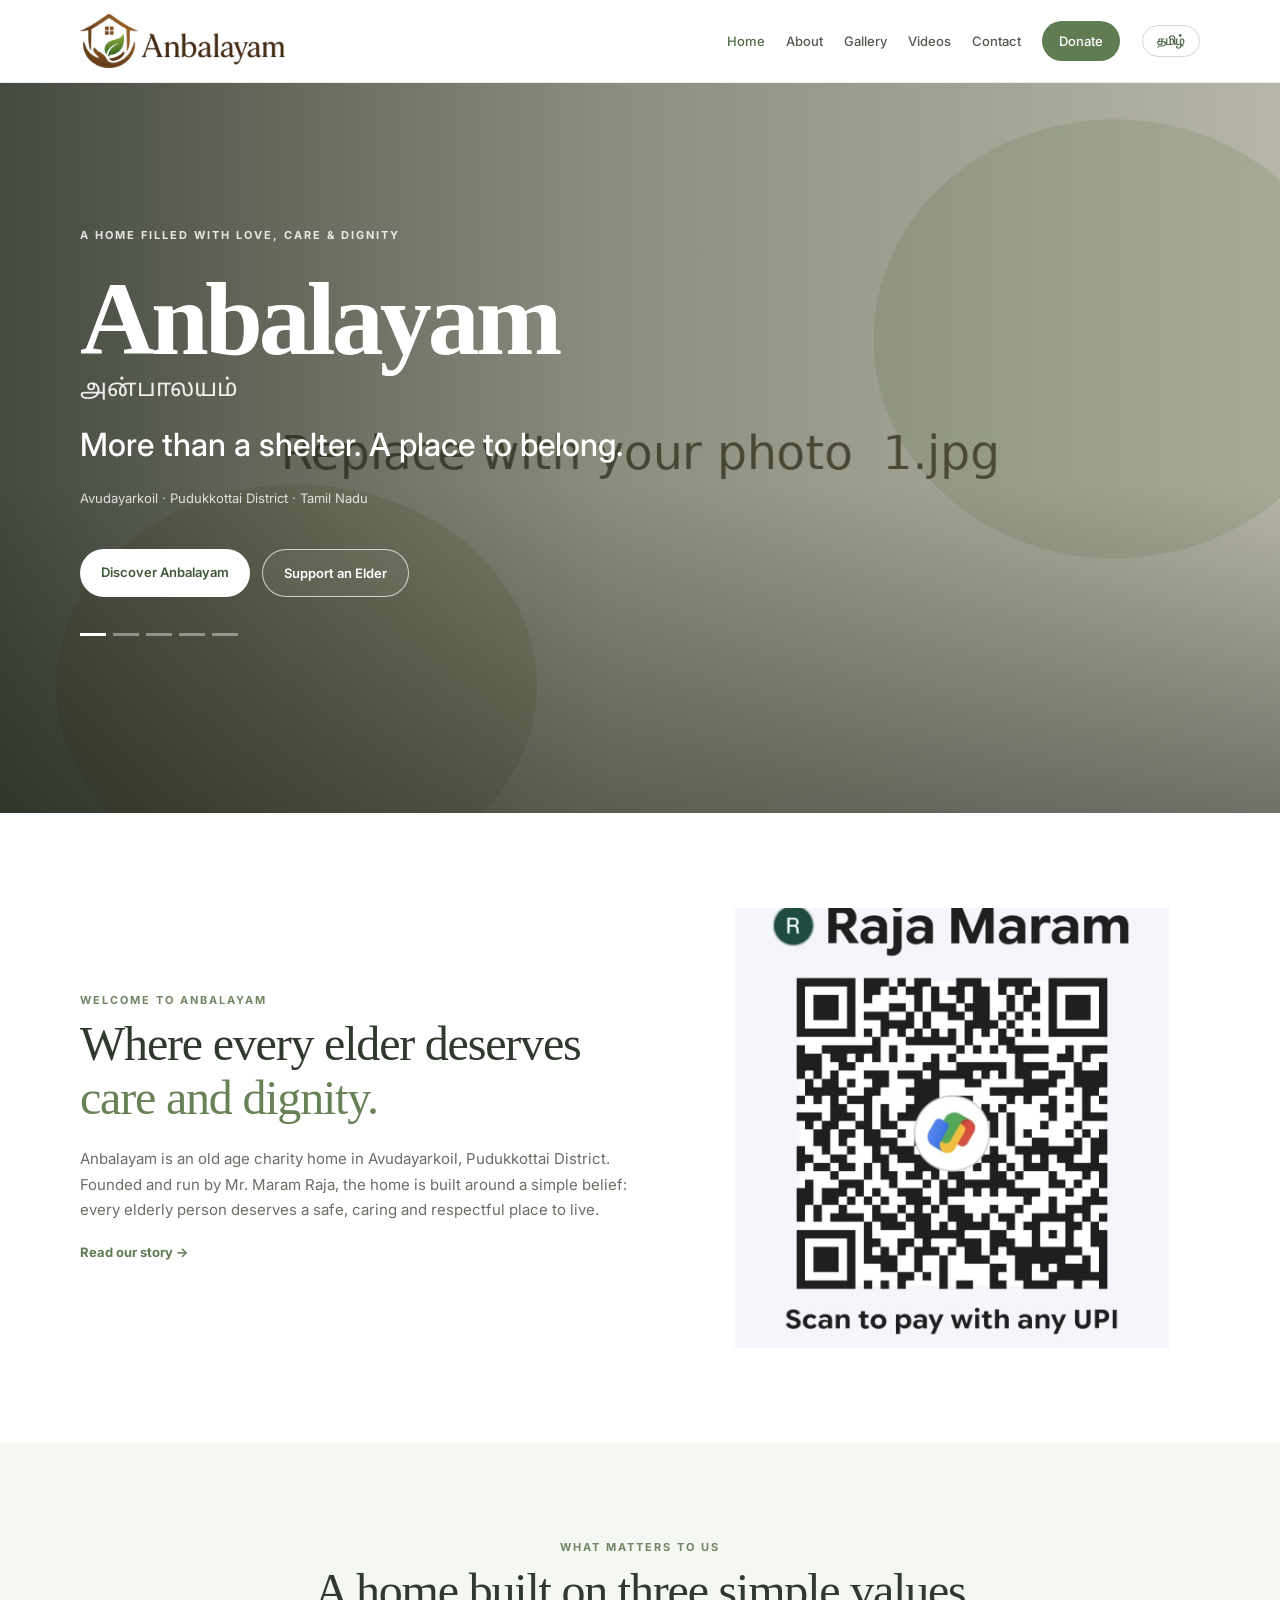
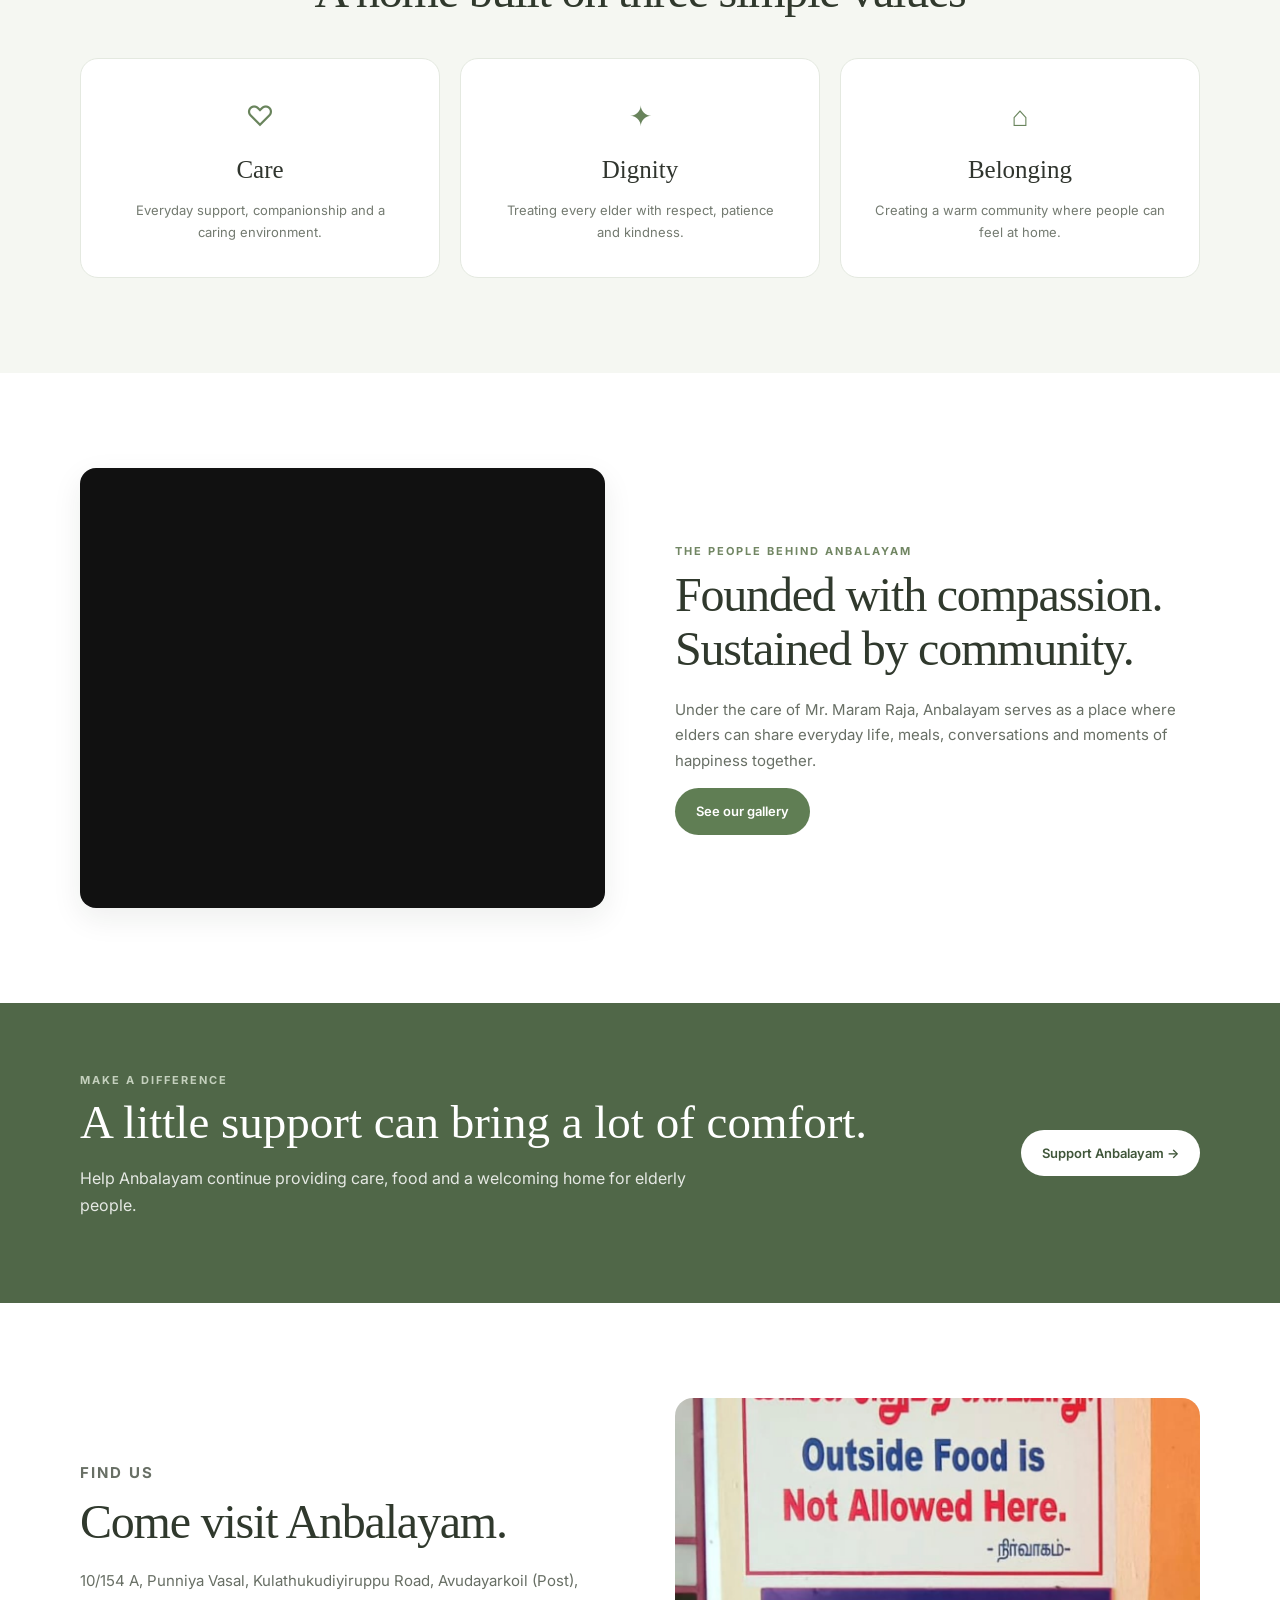
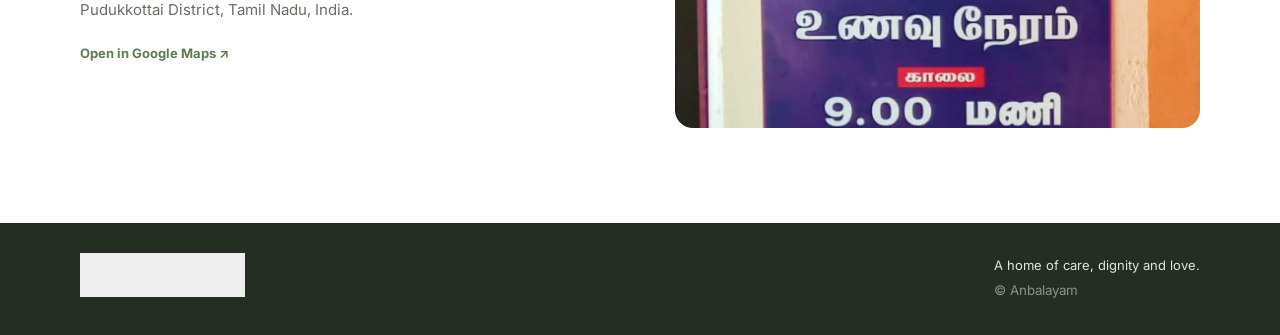
==== commit a29aa443: "fix2" ====
--- a/index.html
+++ b/index.html
@@ -4,7 +4,7 @@
 <meta charset="UTF-8">
 <meta name="viewport" content="width=device-width, initial-scale=1.0">
 <meta name="description" content="Anbalayam – an old age charity home in Avudayarkoil, Pudukkottai District, founded and run by Mr. Maram Raja.">
-<title>Anbalayam | அன்பாலயம்</title>
+<title>Anbalayam | அன்பாலயம் - A home of care, dignity and love.</title>
 <link rel="preconnect" href="https://fonts.googleapis.com">
 <link rel="preconnect" href="https://fonts.gstatic.com" crossorigin>
 <link href="https://fonts.googleapis.com/css2?family=Inter:wght@400;500;600;700&family=Noto+Sans+Tamil:wght@400;500;600;700&display=swap" rel="stylesheet">
@@ -79,7 +79,7 @@
 
 <section class="section story-strip">
 <div class="container story-grid">
-<div><img src="assets/gallery-group-1.jpg" alt="Anbalayam residents"></div>
+    <div class="video-card"><iframe style="height: 100%" src="https://www.youtube.com/embed/HD1AsxMQ1lc" title="Anbalayam video 2" loading="lazy" allowfullscreen></iframe></div>
 <div><p class="section-label" data-en="The people behind Anbalayam" data-ta="அன்பாலயத்தின் பின்னால் உள்ளவர்கள்">The people behind Anbalayam</p><h2 data-en="Founded with compassion. Sustained by community." data-ta="கருணையால் தொடங்கப்பட்டது. சமூகத்தின் ஆதரவால் தொடர்கிறது.">Founded with compassion. Sustained by community.</h2><p data-en="Under the care of Mr. Maram Raja, Anbalayam serves as a place where elders can share everyday life, meals, conversations and moments of happiness together." data-ta="திரு. மரம் ராஜா அவர்களின் வழிகாட்டுதலிலும் அக்கறையிலும், முதியவர்கள் அன்றாட வாழ்க்கை, உணவு, உரையாடல்கள் மற்றும் மகிழ்ச்சியான தருணங்களை ஒன்றாகப் பகிர்ந்து கொள்ளும் இல்லமாக அன்பாலயம் விளங்குகிறது.">Under the care of Mr. Maram Raja, Anbalayam serves as a place where elders can share everyday life, meals, conversations and moments of happiness together.</p><a class="btn btn-green" href="gallery.html" data-en="See our gallery" data-ta="படங்களைப் பார்க்க">See our gallery</a></div>
 </div>
 </section>
@@ -93,7 +93,15 @@
 
 <section class="section visit">
 <div class="container visit-grid">
-<div><p class="section-label" data-en="Find us" data-ta="எங்களை அணுக">Find us</p><h2 data-en="Come visit Anbalayam." data-ta="அன்பாலயத்திற்கு வாருங்கள்.">Come visit Anbalayam.</h2><p>10/154 A, Punniam Vayal,<br>Kulathukudiyiruppu Road,<br>Avudayarkoil (Post),<br>Pudukkottai District, Tamil Nadu.</p><a class="text-link" target="_blank" rel="noopener" href="https://maps.app.goo.gl/n7pS8PvoaZk9ZAjm8" data-en="Open in Google Maps ↗" data-ta="Google Maps-ல் திறக்க ↗">Open in Google Maps ↗</a></div>
+<div><p class="section-label" data-en="Find us" data-ta="எங்களை அணுக">Find us</p><h2 data-en="Come visit Anbalayam." data-ta="அன்பாலயத்திற்கு வாருங்கள்.">Come visit Anbalayam.</h2><p data-en="10/154 A, Punniya Vasal,
+Kulathukudiyiruppu Road,
+Avudayarkoil (Post),
+Pudukkottai District,
+Tamil Nadu, India." data-ta="10/154 ஏ, புண்ணிய வாசல்,
+குளத்துக்குடியிருப்பு சாலை,
+ஆவுடையார்கோயில் (அஞ்சல்),
+புதுக்கோட்டை மாவட்டம்,
+தமிழ்நாடு, இந்தியா."></p><a class="text-link" target="_blank" rel="noopener" href="https://maps.app.goo.gl/n7pS8PvoaZk9ZAjm8" data-en="Open in Google Maps ↗" data-ta="Google Maps-ல் திறக்க ↗">Open in Google Maps ↗</a></div>
 <div class="visit-card"><img src="assets/gallery-home-2.jpg" alt="Anbalayam"></div>
 </div>
 </section>
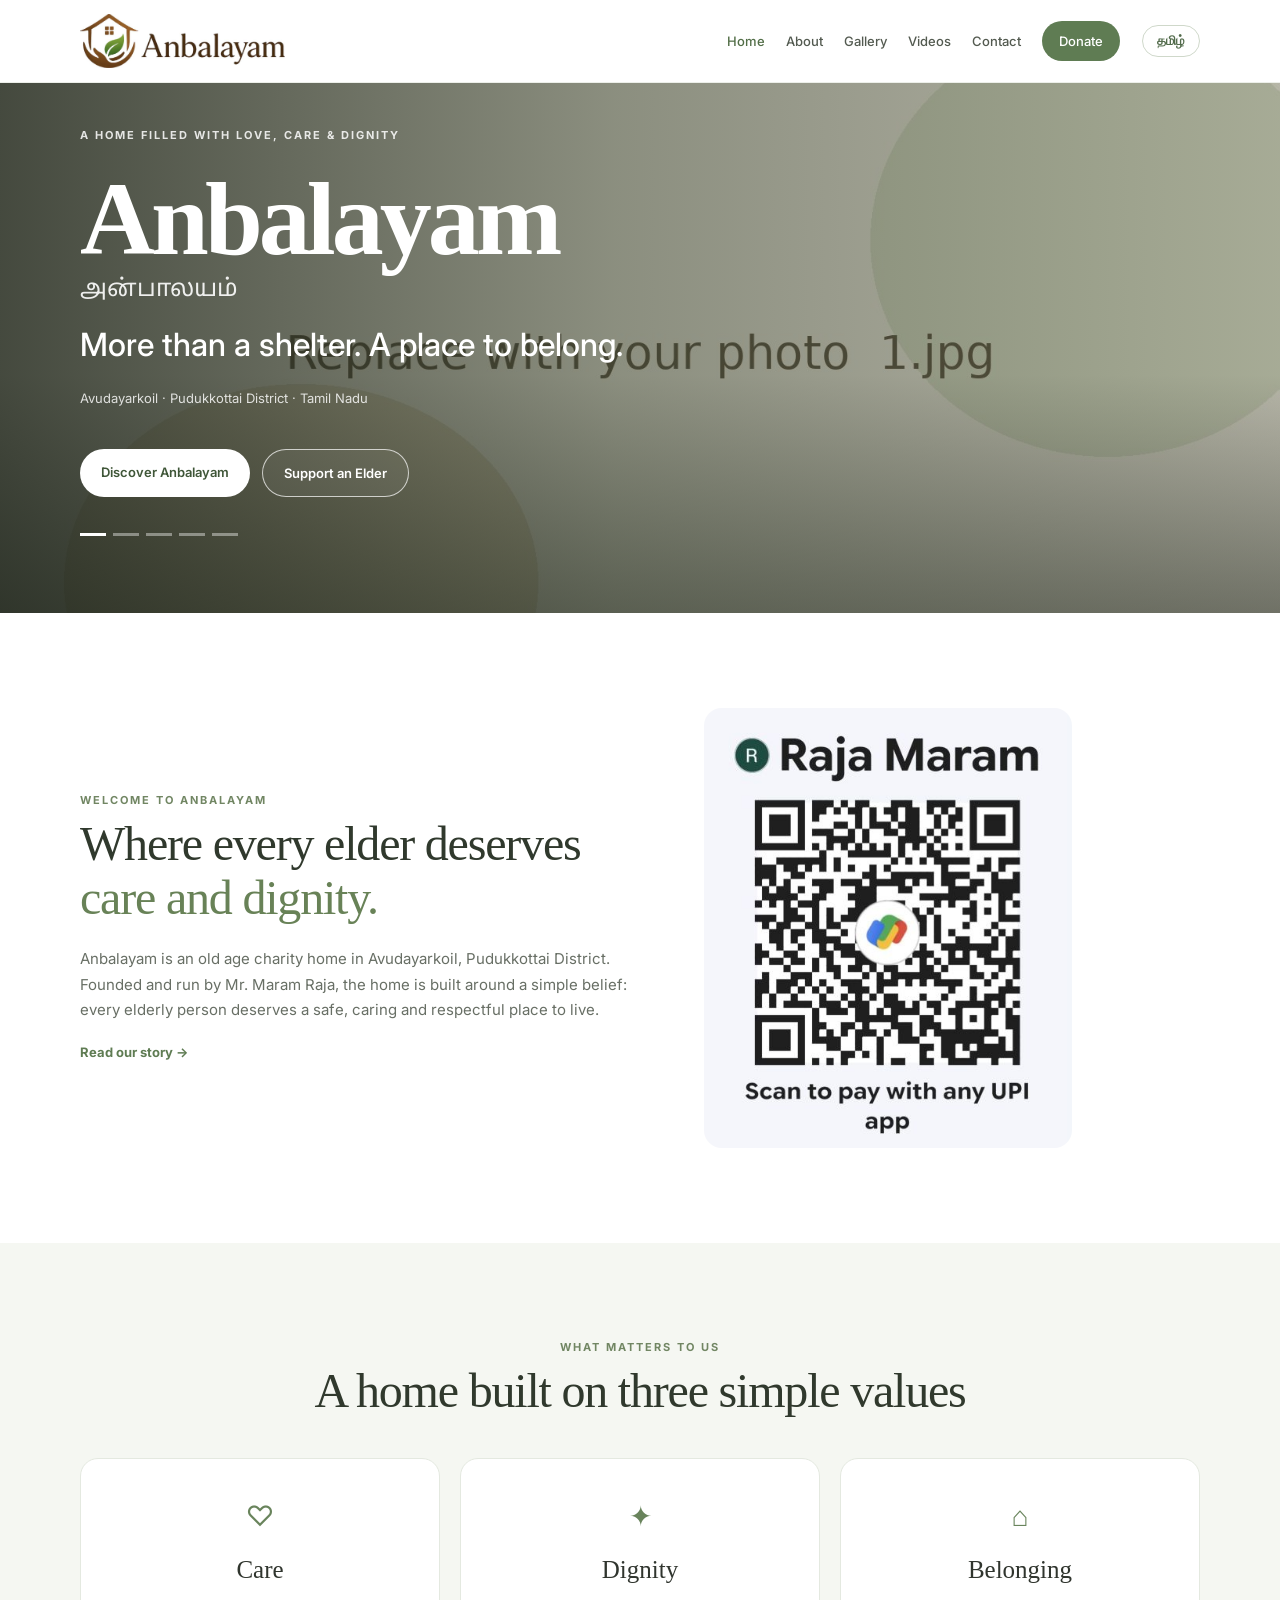
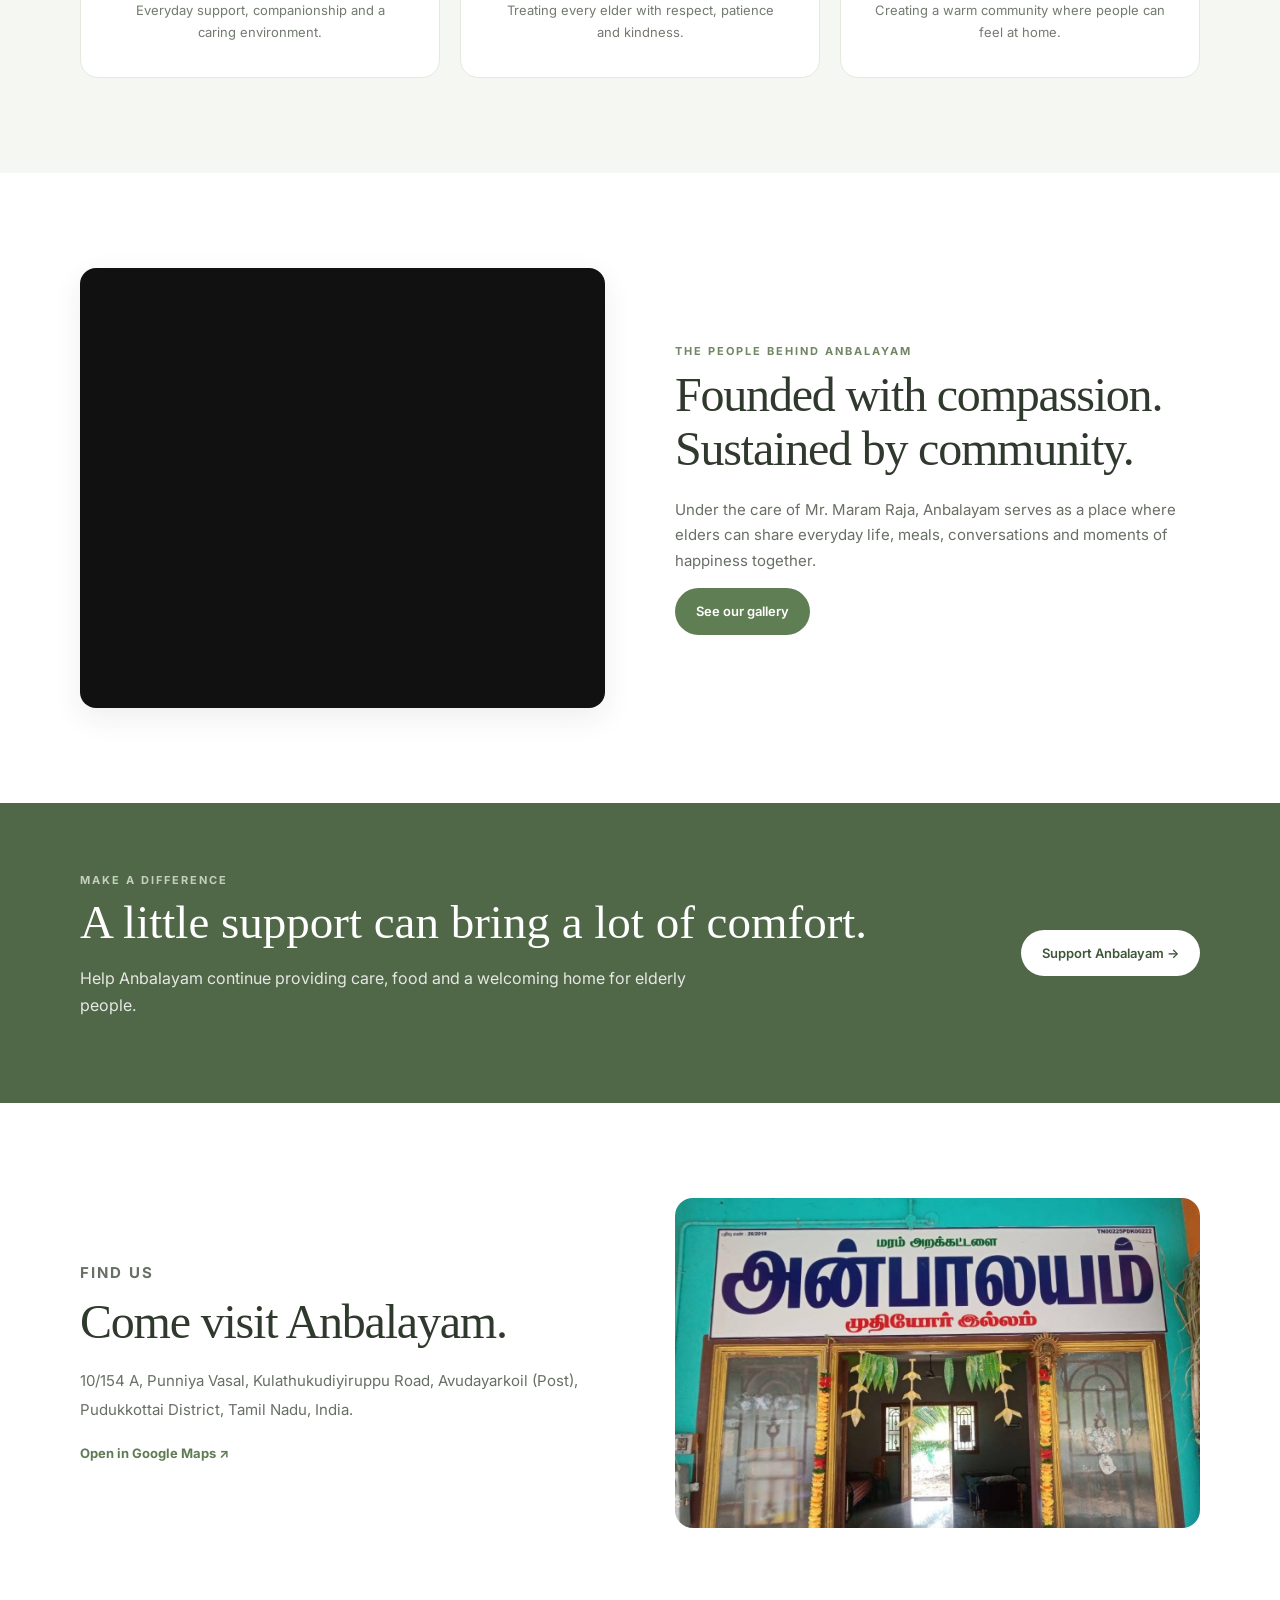
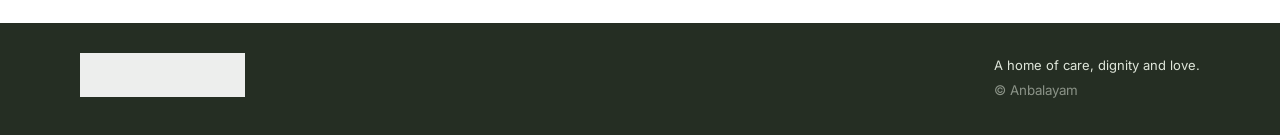
==== commit 5833fc60: "fix2" ====
--- a/index.html
+++ b/index.html
@@ -62,7 +62,7 @@
 <p data-en="Anbalayam is an old age charity home in Avudayarkoil, Pudukkottai District. Founded and run by Mr. Maram Raja, the home is built around a simple belief: every elderly person deserves a safe, caring and respectful place to live." data-ta="அன்பாலயம் புதுக்கோட்டை மாவட்டம், ஆவுடையார்கோயிலில் அமைந்துள்ள முதியோர் அறப்பணியகம். திரு. மரம் ராஜா அவர்களால் நிறுவப்பட்டு நடத்தப்படும் இந்த இல்லம், ஒவ்வொரு முதியவருக்கும் பாதுகாப்பான, அன்பான மற்றும் மரியாதையான வாழ்க்கைச் சூழல் கிடைக்க வேண்டும் என்ற எளிய நம்பிக்கையை அடிப்படையாகக் கொண்டது.">Anbalayam is an old age charity home in Avudayarkoil, Pudukkottai District. Founded and run by Mr. Maram Raja, the home is built around a simple belief: every elderly person deserves a safe, caring and respectful place to live.</p>
 <a class="text-link" href="about.html" data-en="Read our story →" data-ta="எங்கள் கதையைப் படிக்க →">Read our story →</a>
 </div>
-<div class="welcome-photo"><img src="assets/gallery-home-1.jpg" alt="Anbalayam home"></div>
+<div class="welcome-photo"><img style="width: auto; " src="assets/gallery-donation-qr.jpg" alt="Anbalayam home"></div>
 </div>
 </section>
 
--- a/style.css
+++ b/style.css
@@ -1,3 +1,3 @@
-*{box-sizing:border-box}html{scroll-behavior:smooth}body{margin:0;font-family:Inter,"Noto Sans Tamil",sans-serif;color:#30352e;background:#fff;line-height:1.7}.container{width:min(1120px,calc(100% - 40px));margin:auto}.site-header{position:sticky;top:0;z-index:30;background:rgba(255,255,255,.96);backdrop-filter:blur(12px);border-bottom:1px solid #ecefe9}.nav{min-height:82px;display:flex;align-items:center;gap:22px}.brand{margin-right:auto;display:block}.brand img{display:block;width:205px;height:auto;max-height:68px;object-fit:contain}.nav-links{display:flex;align-items:center;gap:21px}.nav-links a{color:#535a50;text-decoration:none;font-size:13px;font-weight:500}.nav-links a:hover,.nav-links a.active{color:#526e47}.donate-mini{background:#5f7c53;color:#fff!important;padding:9px 17px;border-radius:22px}.language-toggle{border:1px solid #cfd8ca;background:#fff;color:#526b4b;border-radius:22px;padding:7px 14px;font-weight:600;cursor:pointer}.menu-toggle{display:none;border:0;background:transparent;font-size:23px;color:#50614a}.hero{height:min(730px,calc(100vh - 82px));min-height:590px;position:relative;overflow:hidden;background:#44533d}.hero-slides,.hero-slide,.hero-shade{position:absolute;inset:0;width:100%;height:100%}.hero-slide{object-fit:cover;opacity:0;transform:scale(1.03);transition:opacity 1s ease,transform 7s ease}.hero-slide.active{opacity:1;transform:scale(1)}.hero-shade{background:linear-gradient(90deg,rgba(22,29,19,.78) 0%,rgba(35,45,29,.48) 48%,rgba(25,31,21,.25) 100%),linear-gradient(0deg,rgba(10,15,8,.42),transparent 45%)}.hero-content{position:relative;z-index:2;height:100%;display:flex;flex-direction:column;justify-content:center;color:#fff;padding-bottom:45px}.eyebrow,.section-label{text-transform:uppercase;letter-spacing:2px;font-size:11px;font-weight:700}.eyebrow{opacity:.85}.hero h1{font-family:Georgia,serif;font-size:clamp(58px,9vw,104px);line-height:.9;letter-spacing:-4px;margin:17px 0 4px}.hero-tamil{font-family:"Noto Sans Tamil";font-size:24px;margin:0 0 13px;opacity:.9}.hero-subtitle{font-size:clamp(21px,3vw,32px);font-weight:500;max-width:650px;line-height:1.3;margin:0 0 9px}.hero-location{font-size:13px;opacity:.82}.hero-actions{display:flex;gap:12px;margin-top:27px}.btn{display:inline-block;text-decoration:none;padding:12px 21px;border-radius:28px;font-size:13px;font-weight:600}.btn-primary{background:#fff;color:#3f5638}.btn-outline{border:1px solid rgba(255,255,255,.7);color:#fff;background:rgba(255,255,255,.05)}.btn-green{background:#607e54;color:#fff}.btn-white{background:#fff;color:#40563a}.slide-dots{display:flex;gap:7px;margin-top:36px}.dot{width:26px;height:3px;border:0;background:rgba(255,255,255,.4);cursor:pointer;padding:0}.dot.active{background:#fff}.section{padding:95px 0}.section-label{color:#718663;margin:0 0 7px}.section h2{font-family:Georgia,serif;font-weight:500;font-size:clamp(32px,4vw,48px);line-height:1.13;letter-spacing:-1.2px;color:#30392d;margin:0 0 21px}.section h2 em{color:#688257;font-style:normal}.welcome-grid{display:grid;grid-template-columns:1.05fr .95fr;gap:75px;align-items:center}.welcome-copy>p:not(.section-label),.story-grid p:not(.section-label),.visit p{color:#686f65;font-size:15px}.welcome-photo img,.story-grid img,.visit-card img{width:100%;height:100%;object-fit:cover;display:block;border-radius:18px}.welcome-photo{height:440px}.text-link{color:#5f7c53;text-decoration:none;font-weight:700;font-size:13px}.soft{background:#f5f7f2}.center-heading{text-align:center;margin-bottom:40px}.center-heading h2{max-width:720px;margin:0 auto}.value-grid{display:grid;grid-template-columns:repeat(3,1fr);gap:20px}.value-grid article{background:#fff;border:1px solid #e4e9e0;border-radius:18px;padding:34px;text-align:center}.value-grid span{font-size:28px;color:#69845c}.value-grid h3{font-family:Georgia,serif;font-size:25px;font-weight:500;margin:8px 0}.value-grid p{color:#737a70;font-size:13px;margin:0}.story-grid{display:grid;grid-template-columns:1fr 1fr;gap:70px;align-items:center}.story-grid>div:first-child{height:440px}.support{background:#506748;color:#fff;padding:68px 0}.support-inner{display:flex;align-items:center;justify-content:space-between;gap:40px}.support h2{font-family:Georgia,serif;font-weight:500;font-size:clamp(31px,4vw,47px);line-height:1.1;margin:0 0 12px}.support p{max-width:650px;opacity:.85}.light{color:#d9e3d2}.visit-grid{display:grid;grid-template-columns:1fr 1fr;gap:70px;align-items:center}.visit-card{height:330px}.visit-card img{border-radius:18px}.visit h2{margin-bottom:18px}.visit p{line-height:1.9}footer{background:#252e23;color:#dfe6da;padding:30px 0}.footer-inner{display:flex;align-items:center;justify-content:space-between;gap:20px}.footer-inner img{width:165px;filter:brightness(0) invert(1);opacity:.92}.footer-inner p{margin:0;font-size:13px}.footer-inner small{opacity:.55}@media(max-width:850px){.nav{min-height:72px}.brand img{width:170px}.nav-links{display:none;position:absolute;top:72px;left:0;right:0;background:#fff;border-bottom:1px solid #eee;padding:15px 20px;flex-direction:column;align-items:stretch;gap:4px}.nav-links.open{display:flex}.nav-links a{padding:9px}.menu-toggle{display:block}.hero{height:650px}.welcome-grid,.story-grid,.visit-grid{grid-template-columns:1fr;gap:35px}.welcome-photo,.story-grid>div:first-child{height:330px}.value-grid{grid-template-columns:1fr}.support-inner{display:block}.support-inner .btn{margin-top:18px}.section{padding:70px 0}.footer-inner{display:block}.footer-inner>div+div{margin-top:15px}}
-.gallery-final-grid{display:grid;grid-template-columns:repeat(3,1fr);gap:16px;margin-top:35px}.gallery-final-grid img{width:100%;height:280px;object-fit:cover;border-radius:15px;display:block}.gallery-final-grid img:nth-child(3n+1){height:330px}@media(max-width:700px){.gallery-final-grid{grid-template-columns:1fr 1fr}.gallery-final-grid img,.gallery-final-grid img:nth-child(3n+1){height:210px}}
+*{box-sizing:border-box}html{scroll-behavior:smooth}body{margin:0;font-family:Inter,"Noto Sans Tamil",sans-serif;color:#30352e;background:#fff;line-height:1.7}.container{width:min(1120px,calc(100% - 40px));margin:auto}.site-header{position:sticky;top:0;z-index:30;background:rgba(255,255,255,.96);backdrop-filter:blur(12px);border-bottom:1px solid #ecefe9}.nav{min-height:82px;display:flex;align-items:center;gap:22px}.brand{margin-right:auto;display:block}.brand img{display:block;width:205px;height:auto;max-height:68px;object-fit:contain}.nav-links{display:flex;align-items:center;gap:21px}.nav-links a{color:#535a50;text-decoration:none;font-size:13px;font-weight:500}.nav-links a:hover,.nav-links a.active{color:#526e47}.donate-mini{background:#5f7c53;color:#fff!important;padding:9px 17px;border-radius:22px}.language-toggle{border:1px solid #cfd8ca;background:#fff;color:#526b4b;border-radius:22px;padding:7px 14px;font-weight:600;cursor:pointer}.menu-toggle{display:none;border:0;background:transparent;font-size:23px;color:#50614a}.hero{height:min(530px,calc(80vh - 82px));min-height:500px;position:relative;overflow:hidden;background:#44533d}.hero-slides,.hero-slide,.hero-shade{position:absolute;inset:0;width:100%;height:100%}.hero-slide{object-fit:cover;opacity:0;transform:scale(1.03);transition:opacity 1s ease,transform 7s ease}.hero-slide.active{opacity:1;transform:scale(1)}.hero-shade{background:linear-gradient(90deg,rgba(22,29,19,.78) 0%,rgba(35,45,29,.48) 48%,rgba(25,31,21,.25) 100%),linear-gradient(0deg,rgba(10,15,8,.42),transparent 45%)}.hero-content{position:relative;z-index:2;height:100%;display:flex;flex-direction:column;justify-content:center;color:#fff;padding-bottom:45px}.eyebrow,.section-label{text-transform:uppercase;letter-spacing:2px;font-size:11px;font-weight:700}.eyebrow{opacity:.85}.hero h1{font-family:Georgia,serif;font-size:clamp(58px,9vw,104px);line-height:.9;letter-spacing:-4px;margin:17px 0 4px}.hero-tamil{font-family:"Noto Sans Tamil";font-size:24px;margin:0 0 13px;opacity:.9}.hero-subtitle{font-size:clamp(21px,3vw,32px);font-weight:500;max-width:650px;line-height:1.3;margin:0 0 9px}.hero-location{font-size:13px;opacity:.82}.hero-actions{display:flex;gap:12px;margin-top:27px}.btn{display:inline-block;text-decoration:none;padding:12px 21px;border-radius:28px;font-size:13px;font-weight:600}.btn-primary{background:#fff;color:#3f5638}.btn-outline{border:1px solid rgba(255,255,255,.7);color:#fff;background:rgba(255,255,255,.05)}.btn-green{background:#607e54;color:#fff}.btn-white{background:#fff;color:#40563a}.slide-dots{display:flex;gap:7px;margin-top:36px}.dot{width:26px;height:3px;border:0;background:rgba(255,255,255,.4);cursor:pointer;padding:0}.dot.active{background:#fff}.section{padding:95px 0}.section-label{color:#718663;margin:0 0 7px}.section h2{font-family:Georgia,serif;font-weight:500;font-size:clamp(32px,4vw,48px);line-height:1.13;letter-spacing:-1.2px;color:#30392d;margin:0 0 21px}.section h2 em{color:#688257;font-style:normal}.welcome-grid{display:grid;grid-template-columns:1.05fr .95fr;gap:75px;align-items:center}.welcome-copy>p:not(.section-label),.story-grid p:not(.section-label),.visit p{color:#686f65;font-size:15px}.welcome-photo img,.story-grid img,.visit-card img{width:100%;height:100%;object-fit:cover;display:block;border-radius:18px}.welcome-photo{height:440px}.text-link{color:#5f7c53;text-decoration:none;font-weight:700;font-size:13px}.soft{background:#f5f7f2}.center-heading{text-align:center;margin-bottom:40px}.center-heading h2{max-width:720px;margin:0 auto}.value-grid{display:grid;grid-template-columns:repeat(3,1fr);gap:20px}.value-grid article{background:#fff;border:1px solid #e4e9e0;border-radius:18px;padding:34px;text-align:center}.value-grid span{font-size:28px;color:#69845c}.value-grid h3{font-family:Georgia,serif;font-size:25px;font-weight:500;margin:8px 0}.value-grid p{color:#737a70;font-size:13px;margin:0}.story-grid{display:grid;grid-template-columns:1fr 1fr;gap:70px;align-items:center}.story-grid>div:first-child{height:440px}.support{background:#506748;color:#fff;padding:68px 0}.support-inner{display:flex;align-items:center;justify-content:space-between;gap:40px}.support h2{font-family:Georgia,serif;font-weight:500;font-size:clamp(31px,4vw,47px);line-height:1.1;margin:0 0 12px}.support p{max-width:650px;opacity:.85}.light{color:#d9e3d2}.visit-grid{display:grid;grid-template-columns:1fr 1fr;gap:70px;align-items:center}.visit-card{height:330px}.visit-card img{border-radius:18px}.visit h2{margin-bottom:18px}.visit p{line-height:1.9}footer{background:#252e23;color:#dfe6da;padding:30px 0}.footer-inner{display:flex;align-items:center;justify-content:space-between;gap:20px}.footer-inner img{width:165px;filter:brightness(0) invert(1);opacity:.92}.footer-inner p{margin:0;font-size:13px}.footer-inner small{opacity:.55}@media(max-width:850px){.nav{min-height:72px}.brand img{width:170px}.nav-links{display:none;position:absolute;top:72px;left:0;right:0;background:#fff;border-bottom:1px solid #eee;padding:15px 20px;flex-direction:column;align-items:stretch;gap:4px}.nav-links.open{display:flex}.nav-links a{padding:9px}.menu-toggle{display:block}.hero{height:650px}.welcome-grid,.story-grid,.visit-grid{grid-template-columns:1fr;gap:35px}.welcome-photo,.story-grid>div:first-child{height:330px}.value-grid{grid-template-columns:1fr}.support-inner{display:block}.support-inner .btn{margin-top:18px}.section{padding:70px 0}.footer-inner{display:block}.footer-inner>div+div{margin-top:15px}}
+.gallery-intro{max-width:700px;color:#6b7168}.gallery-final-grid{display:grid;grid-template-columns:repeat(3,1fr);gap:18px;margin-top:35px}.gallery-item{position:relative;padding:0;border:0;background:transparent;cursor:pointer;border-radius:16px;overflow:hidden;box-shadow:0 10px 22px rgba(28,36,24,.08);transition:transform .25s ease,box-shadow .25s ease}.gallery-item:hover{transform:translateY(-6px);box-shadow:0 14px 30px rgba(28,36,24,.16)}.gallery-item img{width:100%;height:280px;object-fit:cover;display:block}.gallery-item:nth-child(3n+1) img{height:330px}.gallery-item span{position:absolute;left:12px;bottom:12px;background:rgba(23,31,19,.78);color:#fff;font-size:12px;font-weight:600;padding:7px 10px;border-radius:999px;opacity:0;transform:translateY(8px);transition:opacity .22s ease,transform .22s ease}.gallery-item::after{content:"";position:absolute;inset:0;background:linear-gradient(to top,rgba(9,14,8,.42),transparent 45%);opacity:0;transition:opacity .22s ease}.gallery-item:hover span,.gallery-item:focus-visible span,.gallery-item:hover::after,.gallery-item:focus-visible::after{opacity:1;transform:translateY(0)}.gallery-item:focus-visible{outline:3px solid #8eac82;outline-offset:2px}.gallery-lightbox{position:fixed;inset:0;z-index:90;background:rgba(8,12,7,.9);display:none;align-items:center;justify-content:center;padding:28px}.gallery-lightbox.open{display:flex}.lightbox-figure{margin:0;max-width:min(1000px,88vw);max-height:86vh}.lightbox-figure img{max-width:100%;max-height:78vh;width:auto;height:auto;display:block;border-radius:14px;box-shadow:0 16px 40px rgba(0,0,0,.38)}.lightbox-figure figcaption{color:#e6eee0;text-align:center;margin-top:12px;font-size:15px}.lightbox-close,.lightbox-nav{position:absolute;border:0;background:rgba(255,255,255,.15);color:#fff;cursor:pointer;line-height:1}.lightbox-close{top:20px;right:20px;width:44px;height:44px;border-radius:50%;font-size:30px}.lightbox-nav{top:50%;transform:translateY(-50%);width:48px;height:48px;border-radius:50%;font-size:34px}.lightbox-nav.prev{left:18px}.lightbox-nav.next{right:18px}.lightbox-close:hover,.lightbox-nav:hover{background:rgba(255,255,255,.3)}@media(max-width:700px){.gallery-final-grid{grid-template-columns:1fr 1fr;gap:14px}.gallery-item img,.gallery-item:nth-child(3n+1) img{height:210px}.gallery-item span{opacity:1;transform:none}.lightbox-figure{max-width:95vw}.lightbox-figure img{max-height:70vh}.lightbox-nav{width:42px;height:42px;font-size:30px}.lightbox-nav.prev{left:10px}.lightbox-nav.next{right:10px}.lightbox-close{top:14px;right:14px}}
 .page-content{padding-top:85px}.narrow{max-width:950px}.lead{font-size:17px!important;color:#697168;max-width:760px}.content-photo{height:420px;margin:35px 0 50px}.content-photo img{width:100%;height:100%;object-fit:cover;border-radius:18px}.two-col-text{display:grid;grid-template-columns:1fr 1fr;gap:55px}.two-col-text h3,.contact-info h3{font-family:Georgia,serif;font-size:27px;font-weight:500}.two-col-text p,.contact-info p{color:#697168;font-size:14px}.contact-head{display:grid;grid-template-columns:1fr .65fr;gap:55px;align-items:center;margin-bottom:55px}.contact-head img{width:100%;height:280px;object-fit:cover;border-radius:18px}.contact-grid-final{display:grid;grid-template-columns:.8fr 1.2fr;gap:50px;align-items:stretch}.map-card{min-height:440px;border-radius:18px;overflow:hidden;background:#eef1eb}.map-card iframe{width:100%;height:100%;min-height:440px;border:0}.video-grid{display:grid;grid-template-columns:repeat(2,1fr);gap:24px;margin-top:35px}.video-card{background:#111;border-radius:16px;overflow:hidden;box-shadow:0 10px 30px rgba(30,40,25,.08)}.video-card iframe{width:100%;aspect-ratio:16/9;border:0;display:block}@media(max-width:800px){.two-col-text,.contact-head,.contact-grid-final{grid-template-columns:1fr}.contact-head img{height:250px}.video-grid{grid-template-columns:1fr}.content-photo{height:300px}.page-content{padding-top:65px}}
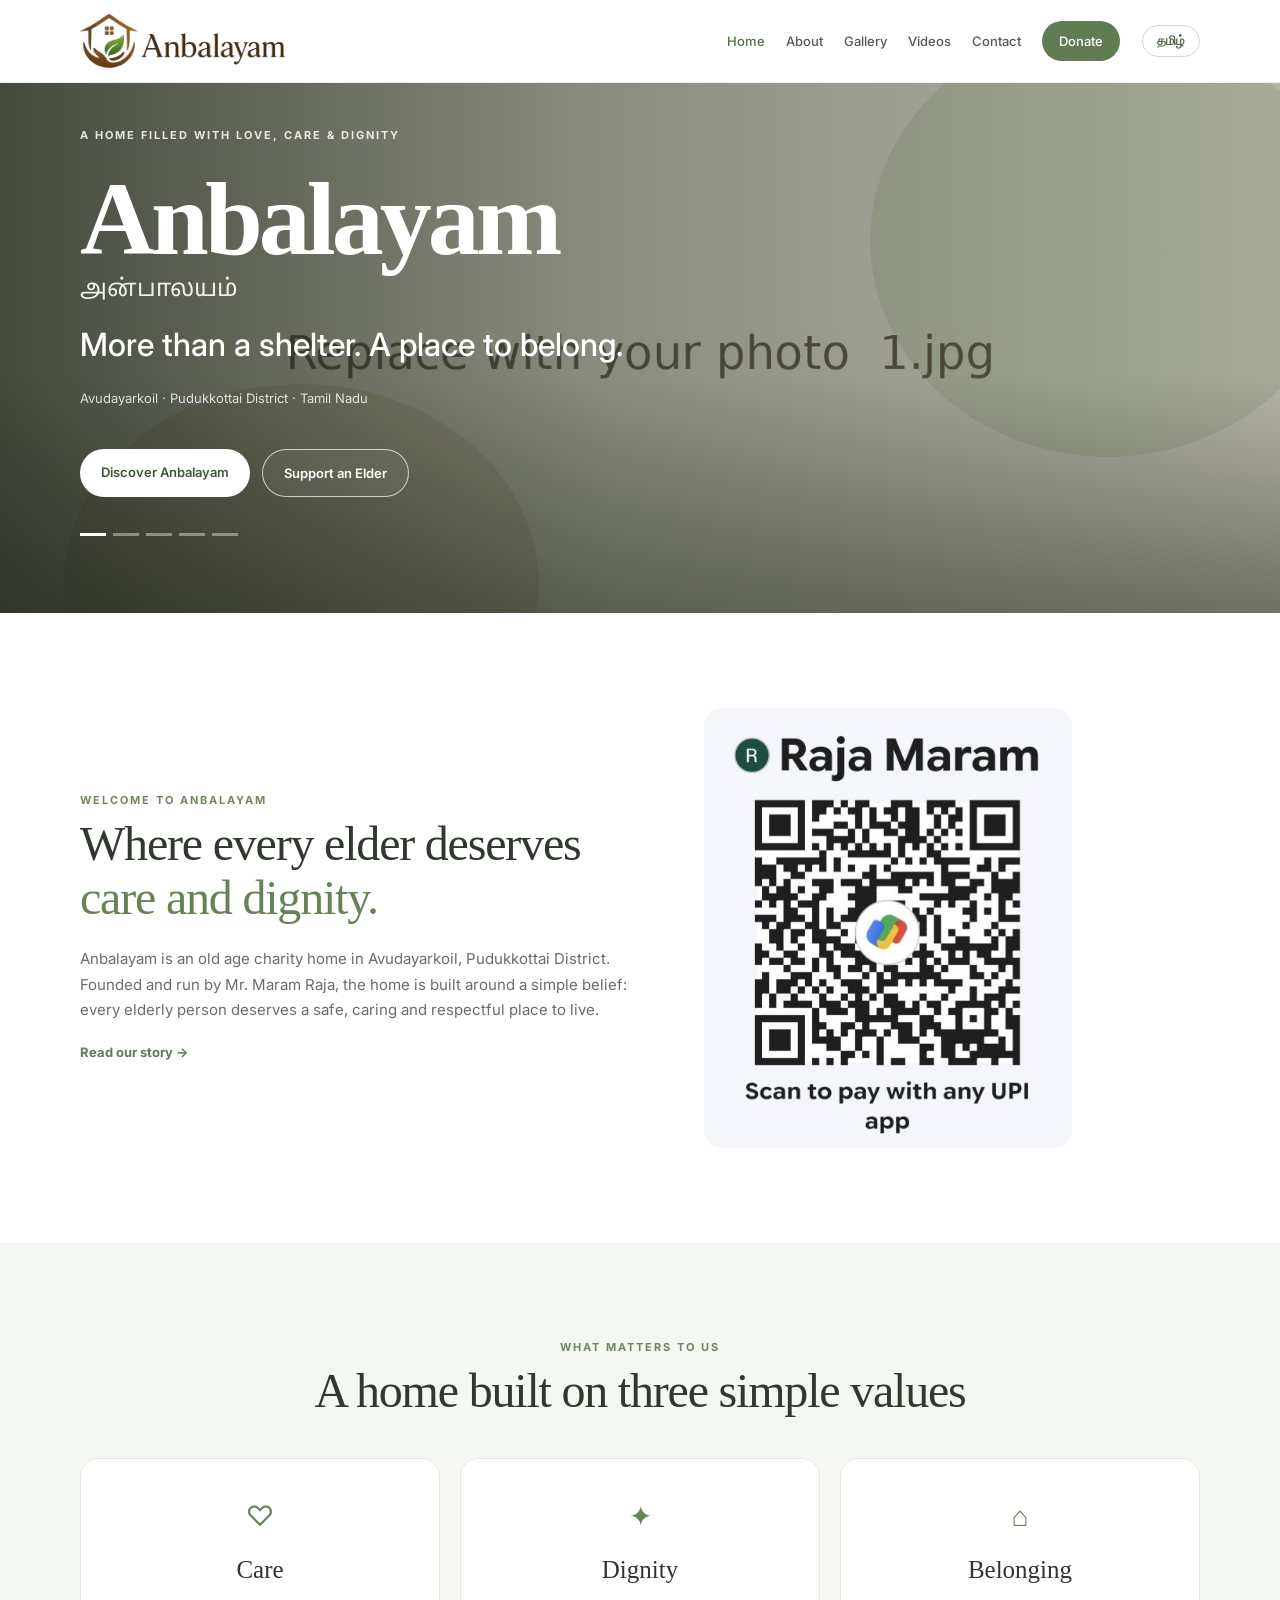
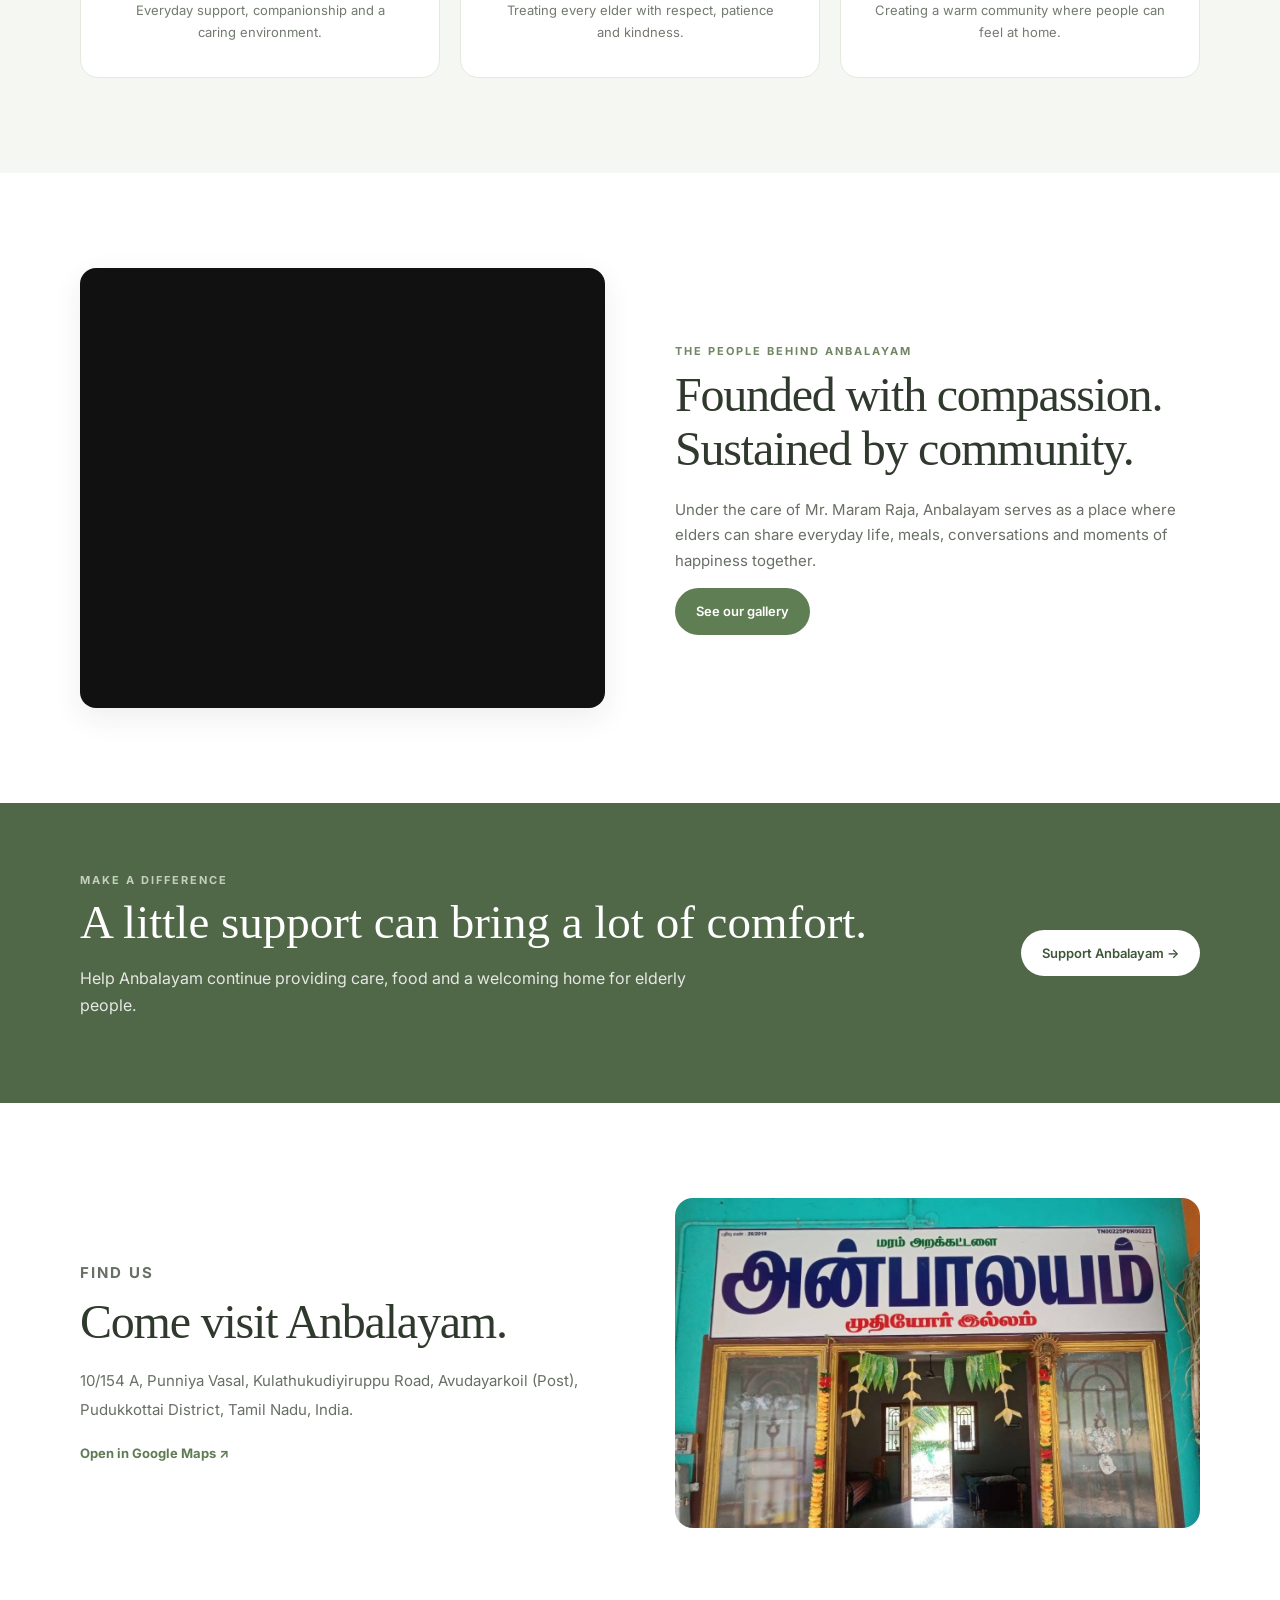
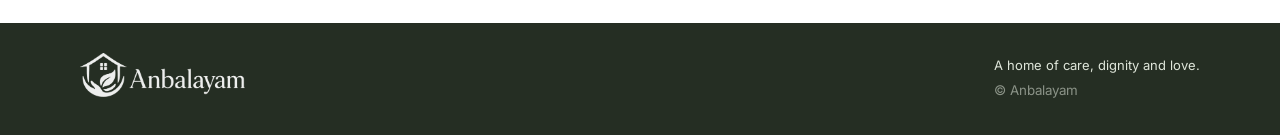
==== commit 1900650a: "fix2" ====
--- a/index.html
+++ b/index.html
@@ -13,7 +13,7 @@
 <body>
 <header class="site-header">
 <nav class="nav container">
-<a class="brand" href="index.html"><img src="assets/logo.jpg" alt="Anbalayam logo"></a>
+<a class="brand" href="index.html"><img src="assets/logo.png" alt="Anbalayam logo"></a>
 <div class="nav-links">
 <a class="active" href="index.html" data-en="Home" data-ta="முகப்பு">Home</a>
 <a href="about.html" data-en="About" data-ta="எங்களைப் பற்றி">About</a>
@@ -107,7 +107,7 @@
 </section>
 </main>
 
-<footer><div class="container footer-inner"><div><img src="assets/logo.jpg" alt="Anbalayam"></div><div><p data-en="A home of care, dignity and love." data-ta="அன்பும் மரியாதையும் நிறைந்த இல்லம்.">A home of care, dignity and love.</p><small>© Anbalayam</small></div></div></footer>
+<footer><div class="container footer-inner"><div><img src="assets/logo.png" alt="Anbalayam"></div><div><p data-en="A home of care, dignity and love." data-ta="அன்பும் மரியாதையும் நிறைந்த இல்லம்.">A home of care, dignity and love.</p><small>© Anbalayam</small></div></div></footer>
 <script src="script.js"></script>
 </body>
 </html>
